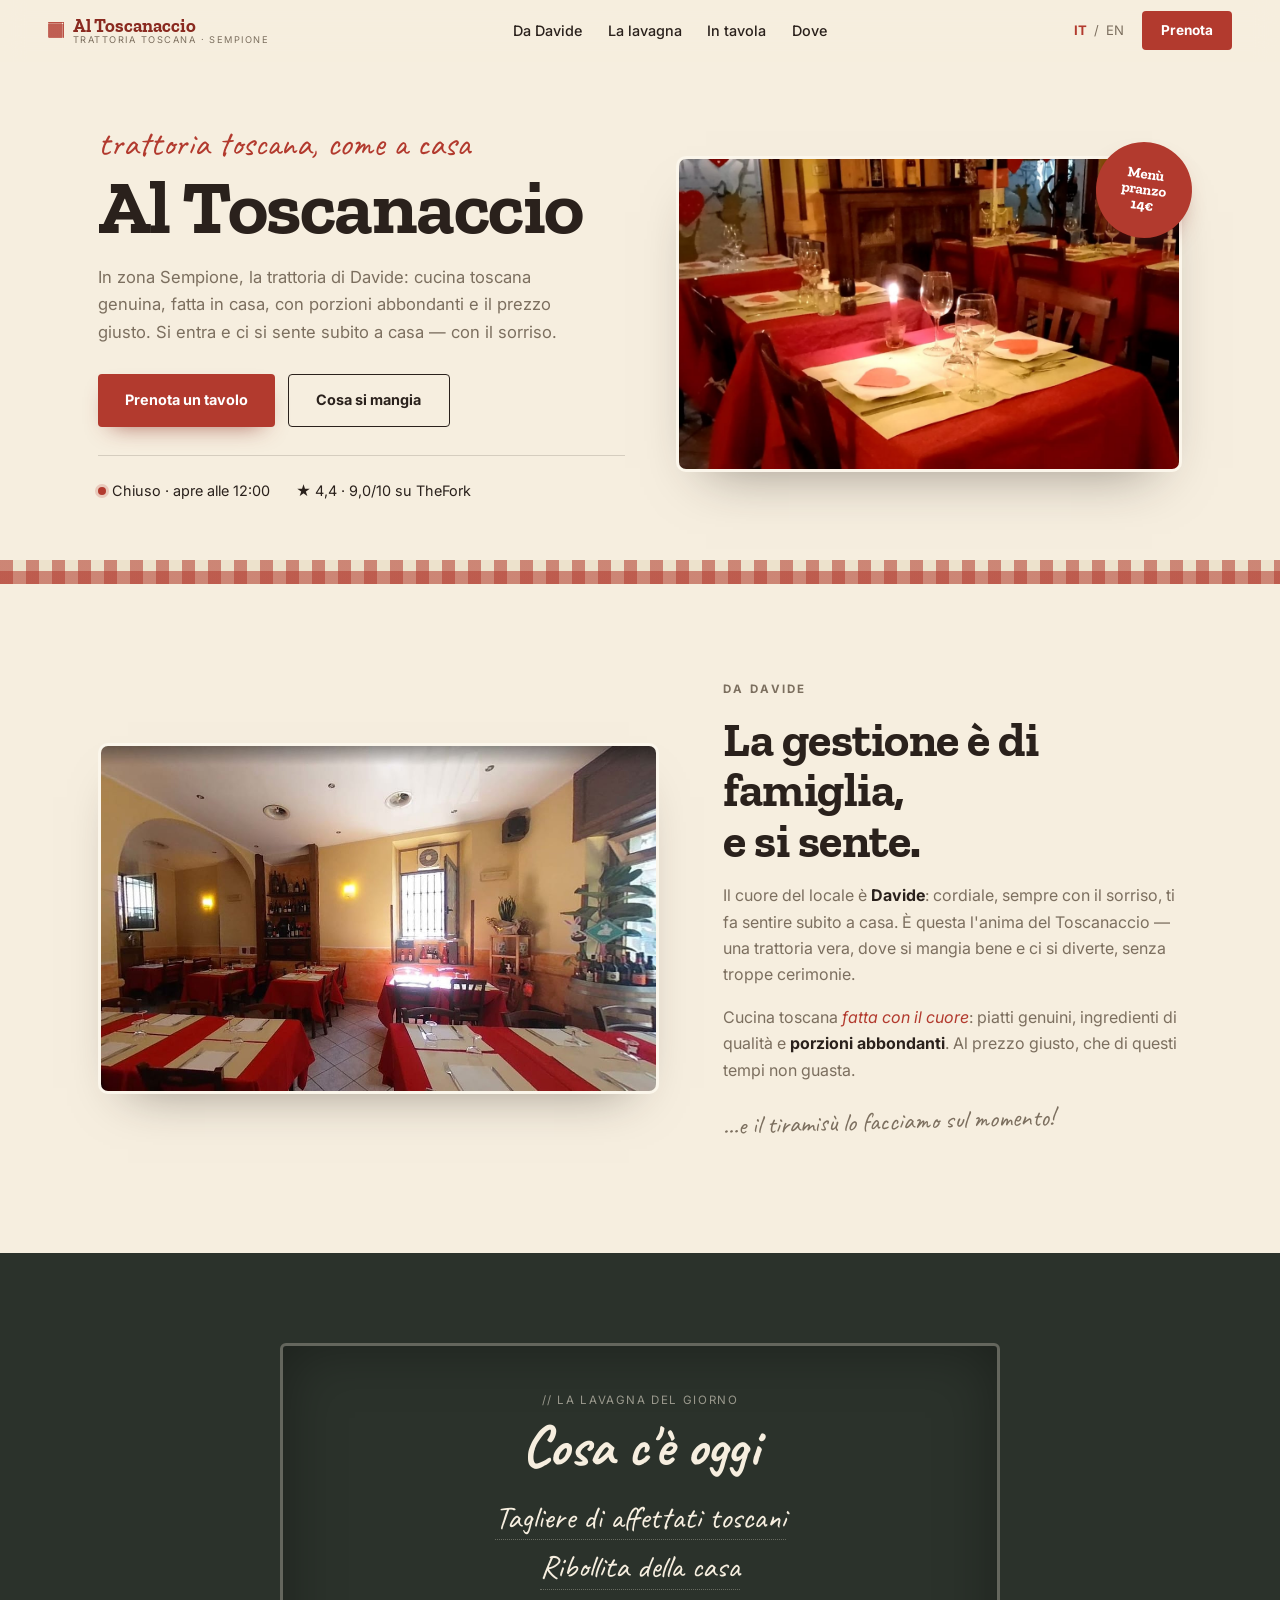
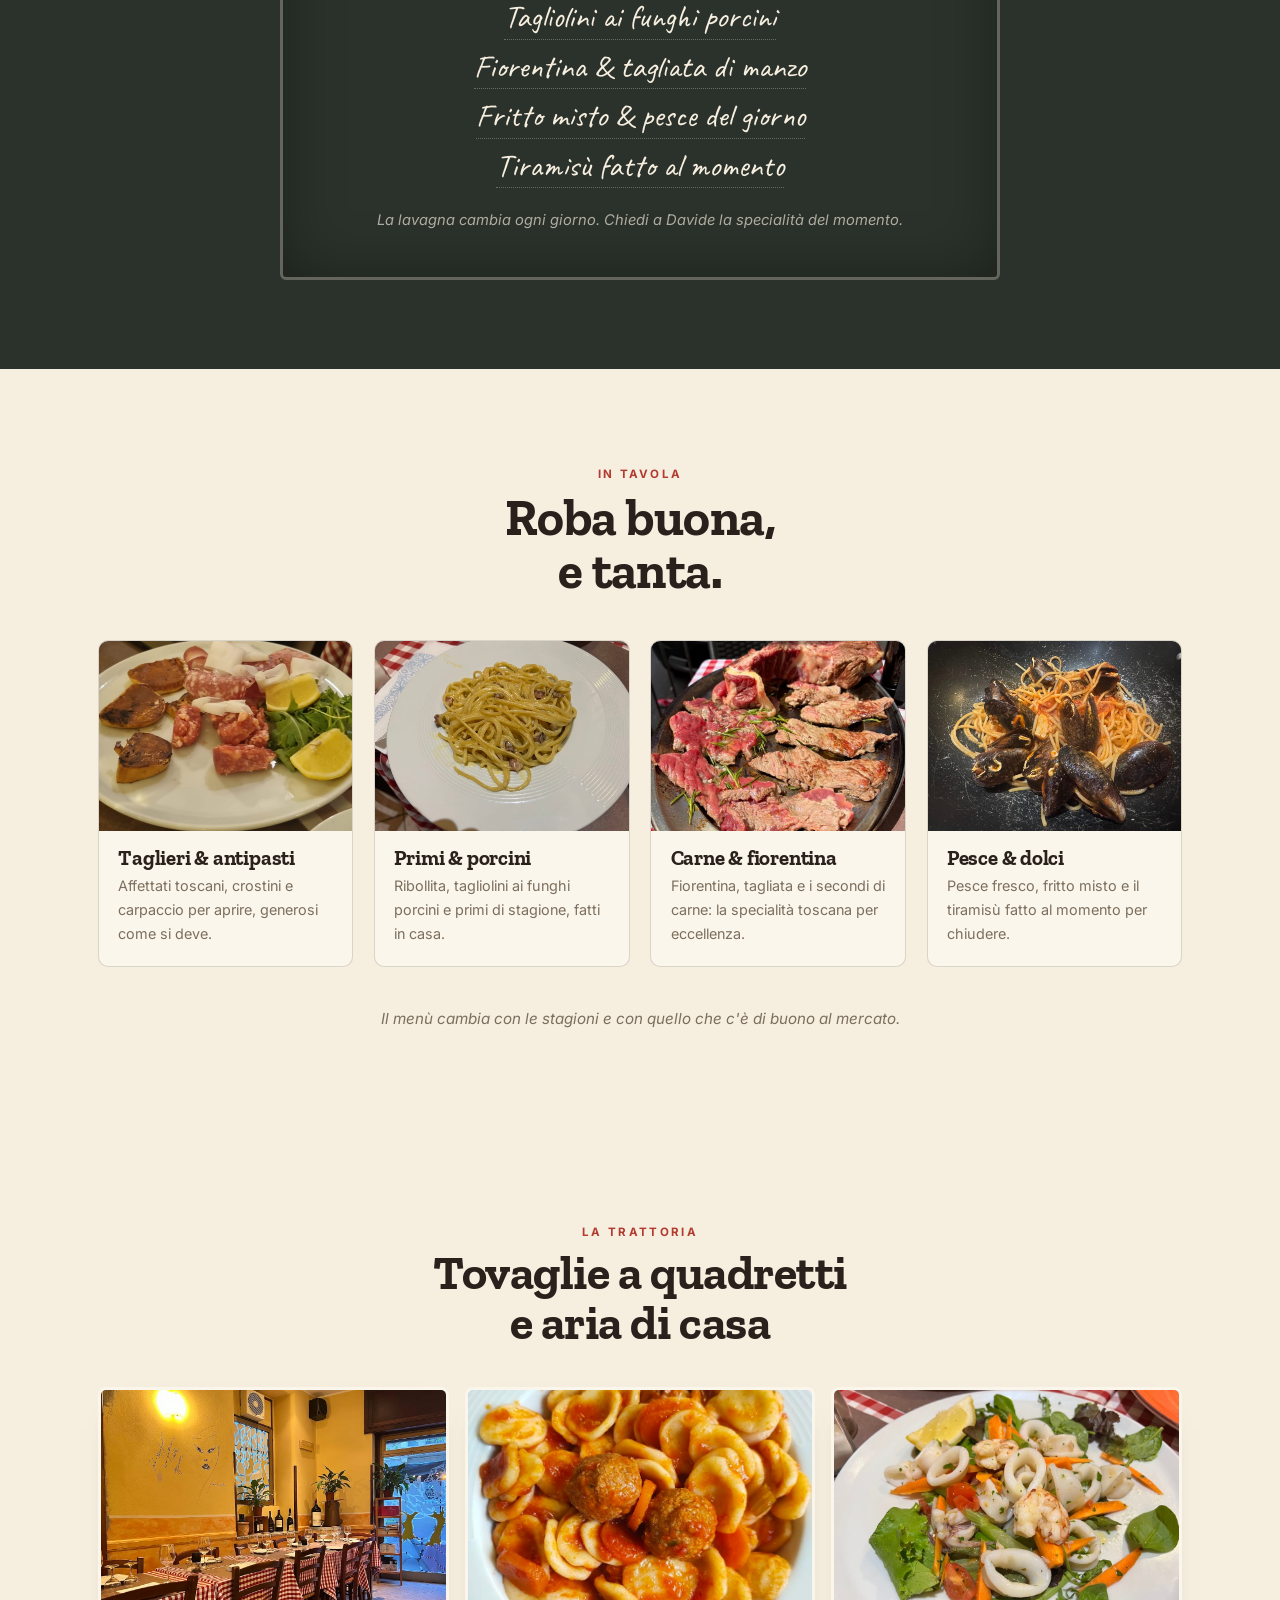
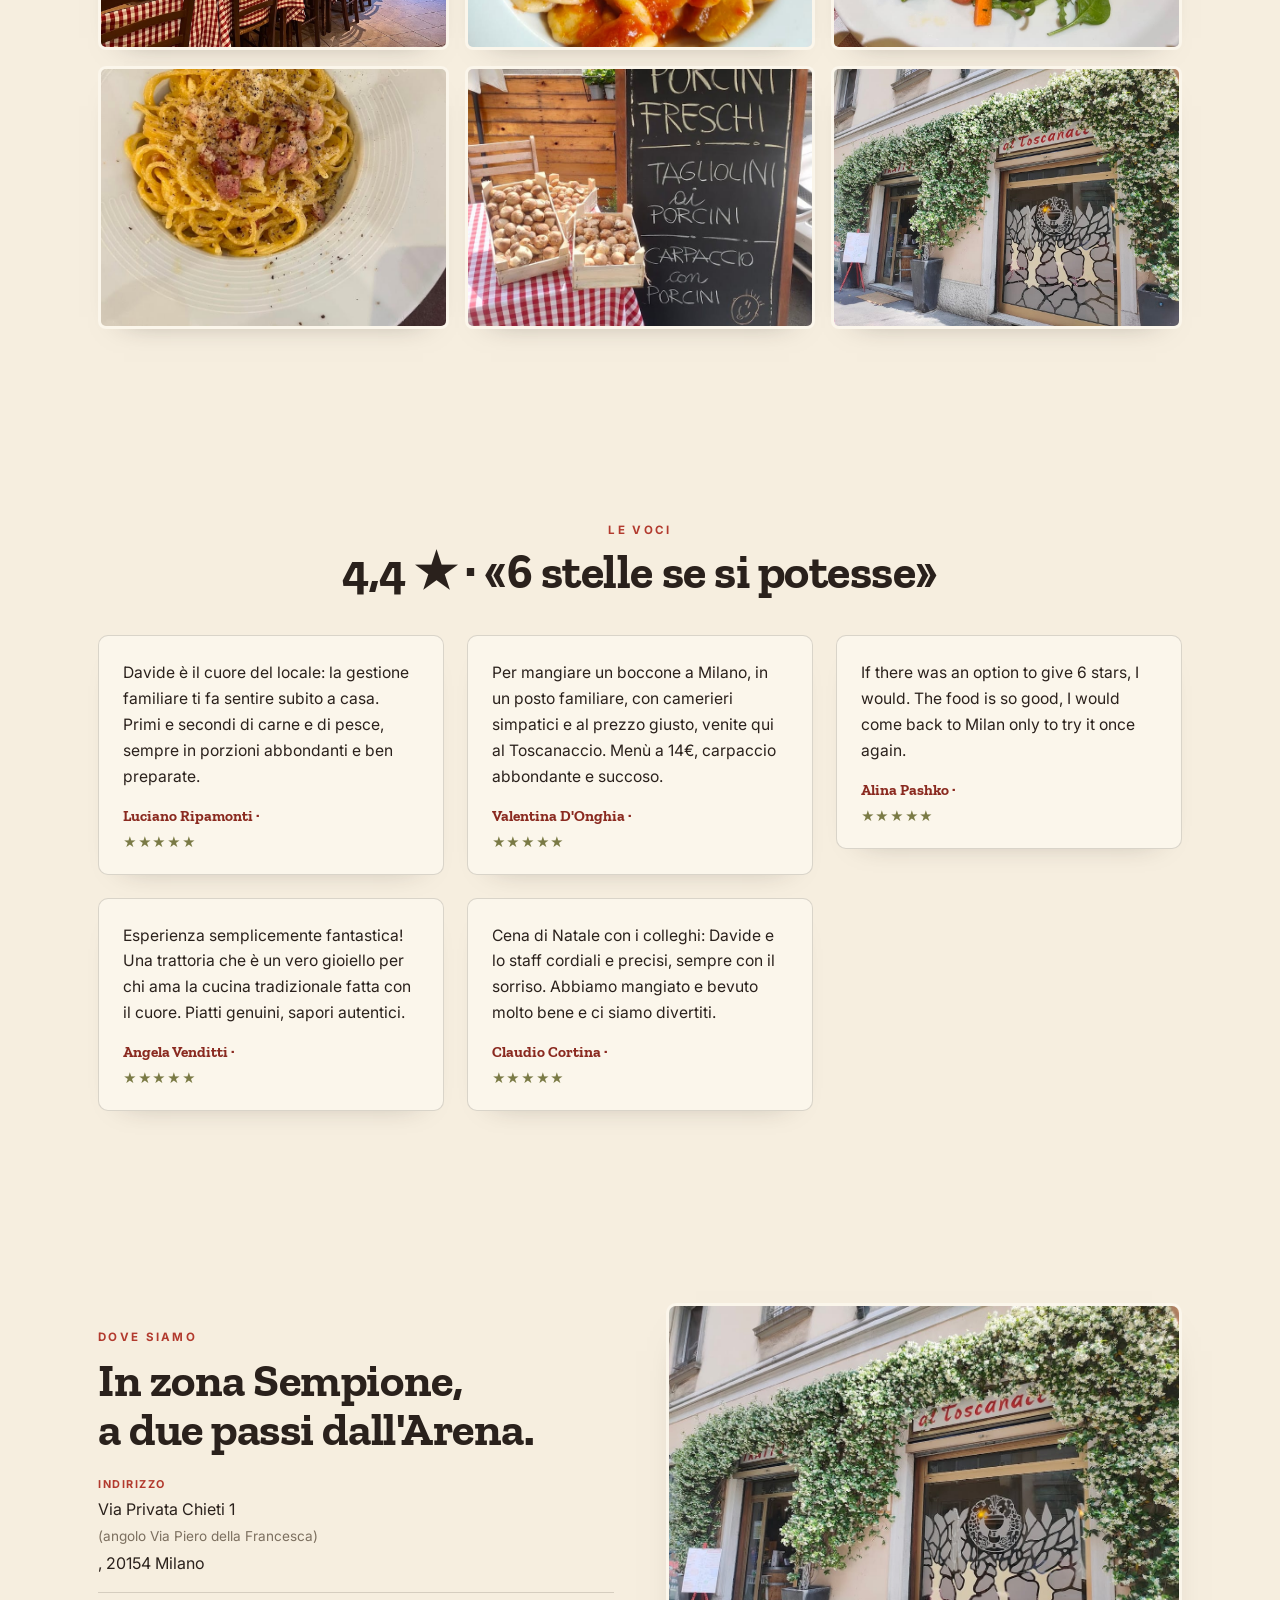
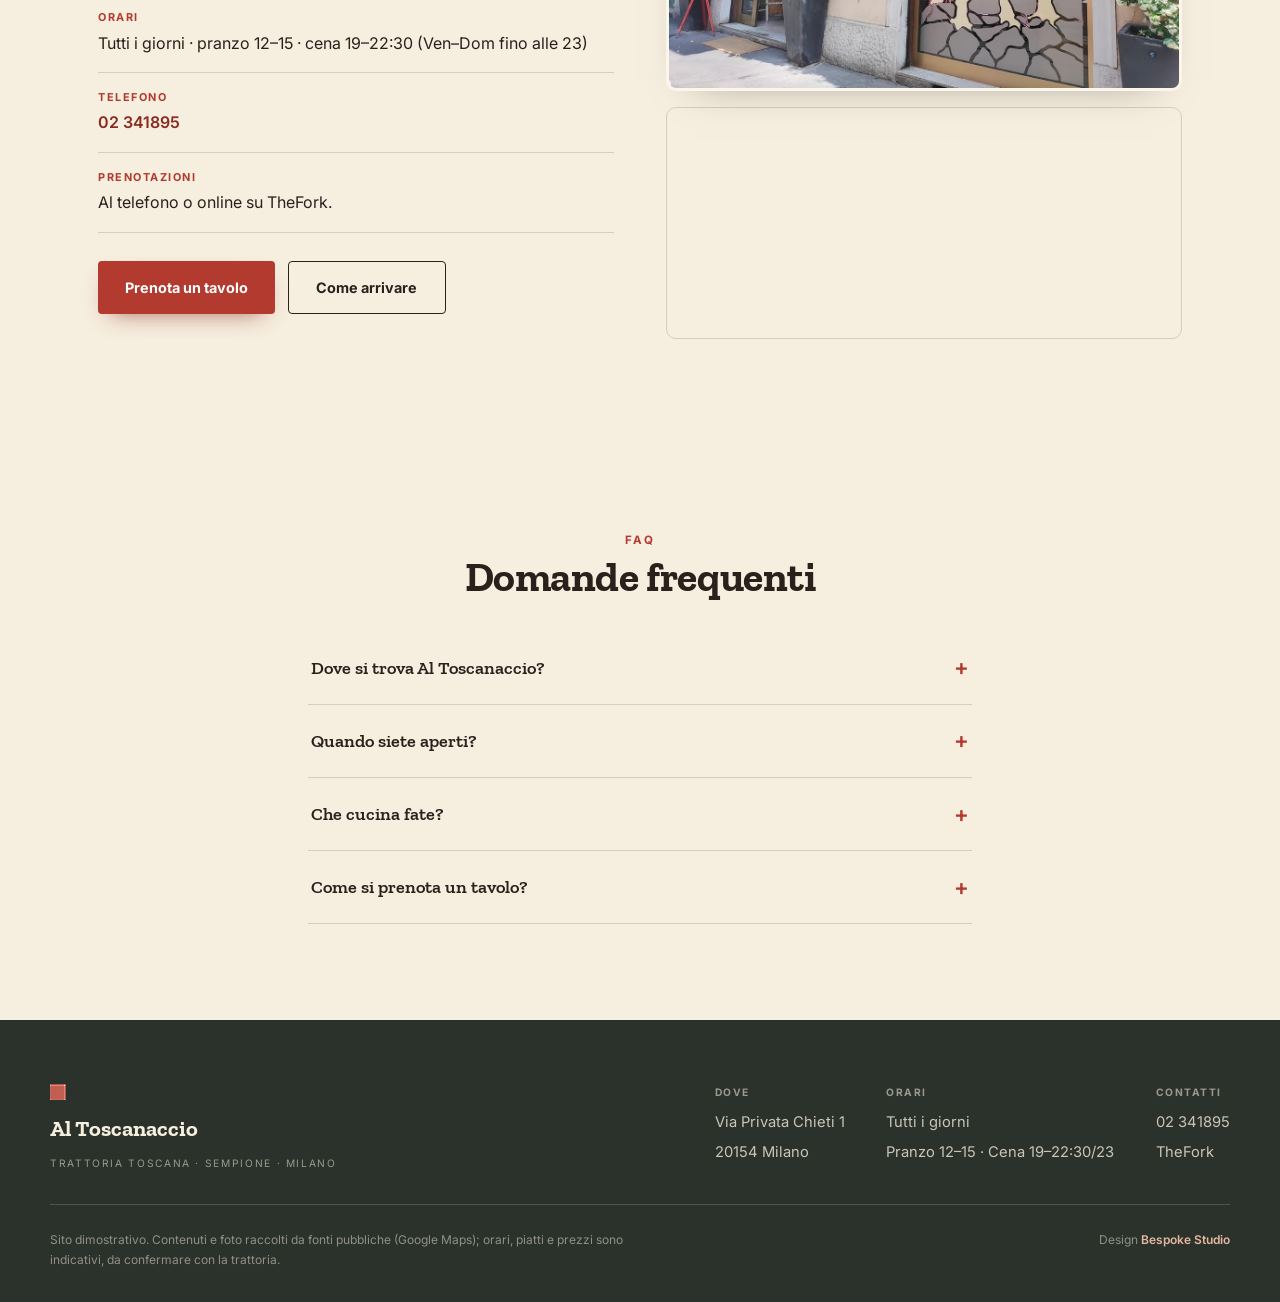
==== index.html @ 7db7be9f "Al Toscanaccio — trattoria toscana Sempione (demo)" ====
<!DOCTYPE html>
<html lang="it">
<head>
<meta charset="UTF-8" />
<meta name="viewport" content="width=device-width, initial-scale=1.0" />
<title>Al Toscanaccio — trattoria toscana a Sempione · Milano</title>
<meta name="description" content="Trattoria Al Toscanaccio: cucina toscana genuina, fatta in casa, da Davide. In zona Sempione (Via Privata Chieti 1, ang. Piero della Francesca, Milano). Porzioni abbondanti, prezzo giusto, tiramisù fatto al momento. 4,4★." />
<link rel="canonical" href="https://rotenzark.github.io/al-toscanaccio/" />
<meta name="theme-color" content="#B23A2E" />
<meta property="og:type" content="restaurant.restaurant" />
<meta property="og:site_name" content="Al Toscanaccio" />
<meta property="og:title" content="Al Toscanaccio — trattoria toscana a Sempione · Milano" />
<meta property="og:description" content="Cucina toscana genuina, fatta in casa, da Davide. Porzioni abbondanti e prezzo giusto, in zona Sempione." />
<meta property="og:image" content="https://rotenzark.github.io/al-toscanaccio/img/og-image.jpg" />
<meta property="og:url" content="https://rotenzark.github.io/al-toscanaccio/" />
<meta property="og:locale" content="it_IT" />
<meta name="twitter:card" content="summary_large_image" />
<meta name="twitter:title" content="Al Toscanaccio — Sempione, Milano" />
<meta name="twitter:description" content="Trattoria toscana genuina, da Davide. Porzioni abbondanti, prezzo giusto." />
<meta name="twitter:image" content="https://rotenzark.github.io/al-toscanaccio/img/og-image.jpg" />
<link rel="icon" href="img/favicon.svg" type="image/svg+xml" />
<link rel="icon" href="img/favicon-32.png" sizes="32x32" type="image/png" />
<link rel="apple-touch-icon" href="img/apple-touch-icon.png" />
<link rel="preconnect" href="https://fonts.googleapis.com" />
<link rel="preconnect" href="https://fonts.gstatic.com" crossorigin />
<link href="https://fonts.googleapis.com/css2?family=Zilla+Slab:wght@500;600;700&family=Caveat:wght@500;700&family=Inter:wght@400;500;600;700&display=swap" rel="stylesheet" />
<link rel="stylesheet" href="css/styles.css?v=1" />
<script type="application/ld+json">
{
  "@context": "https://schema.org", "@type": "Restaurant",
  "name": "Trattoria Al Toscanaccio",
  "description": "Trattoria toscana a Milano, zona Sempione: cucina genuina fatta in casa, porzioni abbondanti e prezzo giusto. Da Davide.",
  "url": "https://rotenzark.github.io/al-toscanaccio/",
  "telephone": "+3902341895", "priceRange": "€€",
  "servesCuisine": ["Toscana", "Italiana"],
  "image": "https://rotenzark.github.io/al-toscanaccio/img/sala.jpg",
  "address": { "@type": "PostalAddress", "streetAddress": "Via Privata Chieti 1", "addressLocality": "Milano", "postalCode": "20154", "addressCountry": "IT" },
  "geo": { "@type": "GeoCoordinates", "latitude": 45.4846179, "longitude": 9.1628374 },
  "aggregateRating": { "@type": "AggregateRating", "ratingValue": "4.4", "reviewCount": "687" },
  "openingHoursSpecification": [
    { "@type": "OpeningHoursSpecification", "dayOfWeek": ["Monday","Tuesday","Wednesday","Thursday","Friday","Saturday","Sunday"], "opens": "12:00", "closes": "15:00" },
    { "@type": "OpeningHoursSpecification", "dayOfWeek": ["Monday","Tuesday","Wednesday","Thursday"], "opens": "19:00", "closes": "22:30" },
    { "@type": "OpeningHoursSpecification", "dayOfWeek": ["Friday","Saturday","Sunday"], "opens": "19:00", "closes": "23:00" }
  ],
  "sameAs": ["https://www.thefork.it"]
}
</script>
<script type="application/ld+json">
{
  "@context": "https://schema.org", "@type": "FAQPage",
  "mainEntity": [
    { "@type": "Question", "name": "Dove si trova Al Toscanaccio?", "acceptedAnswer": { "@type": "Answer", "text": "In Via Privata Chieti 1, all'angolo con Via Piero della Francesca, a Milano (zona Sempione)." } },
    { "@type": "Question", "name": "Quando siete aperti?", "acceptedAnswer": { "@type": "Answer", "text": "Tutti i giorni a pranzo 12–15 e a cena 19–22:30 (fino alle 23 il venerdì, sabato e domenica)." } },
    { "@type": "Question", "name": "Che cucina fate?", "acceptedAnswer": { "@type": "Answer", "text": "Cucina toscana genuina fatta in casa: taglieri, ribollita, tagliolini ai funghi porcini, fiorentina, pesce e il tiramisù fatto al momento. Porzioni abbondanti, prezzo giusto." } },
    { "@type": "Question", "name": "Come si prenota un tavolo?", "acceptedAnswer": { "@type": "Answer", "text": "Chiamando lo 02 341895, oppure online su TheFork. Locale familiare e frequentato: meglio prenotare." } }
  ]
}
</script>
</head>
<body>

<div id="intro" aria-hidden="true">
  <div class="intro-mark"><span class="intro-gingham"></span><p>Al Toscanaccio</p></div>
  <button id="intro-skip" data-i18n="intro.skip">Entra →</button>
</div>

<header id="site-header">
  <a href="#top" class="brand" aria-label="Al Toscanaccio — home">
    <span class="brand-check" aria-hidden="true"></span>
    <span class="brand-txt"><b>Al Toscanaccio</b><i data-i18n="brand.sub">Trattoria toscana · Sempione</i></span>
  </a>
  <nav class="nav" aria-label="Navigazione">
    <a href="#davide" data-i18n="nav.davide">Da Davide</a>
    <a href="#lavagna" data-i18n="nav.lavagna">La lavagna</a>
    <a href="#tavola" data-i18n="nav.tavola">In tavola</a>
    <a href="#dove" data-i18n="nav.dove">Dove</a>
  </nav>
  <div class="head-actions">
    <div class="lang" role="group" aria-label="Lingua"><button data-lang="it" class="active">IT</button><span>/</span><button data-lang="en">EN</button></div>
    <a class="btn-book" href="tel:+3902341895"><span data-i18n="cta.book">Prenota</span></a>
    <button id="burger" aria-label="Menu" aria-expanded="false"><span></span><span></span><span></span></button>
  </div>
</header>

<!-- HERO -->
<section id="top" class="hero">
  <div class="hero-copy">
    <p class="hero-hand reveal" data-i18n="hero.hand">trattoria toscana, come a casa</p>
    <h1 class="hero-title reveal reveal-d1">Al Toscanaccio</h1>
    <p class="hero-sub reveal reveal-d2" data-i18n="hero.sub">In zona Sempione, la trattoria di Davide: cucina toscana genuina, fatta in casa, con porzioni abbondanti e il prezzo giusto. Si entra e ci si sente subito a casa — con il sorriso.</p>
    <div class="hero-cta reveal reveal-d3">
      <a class="btn btn-solid" href="tel:+3902341895" data-i18n="hero.cta1">Prenota un tavolo</a>
      <a class="btn btn-line" href="#tavola" data-i18n="hero.cta2">Cosa si mangia</a>
    </div>
    <div class="hero-facts reveal reveal-d3">
      <span class="hf-live"><span id="live-dot"></span> <span id="live-text" data-i18n="hero.live">Controllo orari…</span></span>
      <span data-i18n="hero.f2">★ 4,4 · 9,0/10 su TheFork</span>
    </div>
  </div>
  <div class="hero-media reveal reveal-d2">
    <figure class="hero-photo"><img src="img/sala.jpg" alt="La sala del Toscanaccio con le tovaglie a quadretti" width="1300" height="732" fetchpriority="high" /></figure>
    <span class="hero-badge" data-i18n="hero.badge">Menù pranzo 14€</span>
  </div>
</section>

<div class="gingham-band" aria-hidden="true"></div>

<!-- DA DAVIDE -->
<section id="davide" class="section davide">
  <figure class="davide-photo reveal"><img src="img/sala-rossa.jpg" alt="L'interno accogliente del Toscanaccio" width="1400" height="773" loading="lazy" /></figure>
  <div class="davide-copy reveal">
    <p class="kicker" data-i18n="davide.kicker">Da Davide</p>
    <h2 data-i18n="davide.h2">La gestione è di famiglia,<br>e si sente.</h2>
    <p data-i18n="davide.p1">Il cuore del locale è <b>Davide</b>: cordiale, sempre con il sorriso, ti fa sentire subito a casa. È questa l'anima del Toscanaccio — una trattoria vera, dove si mangia bene e ci si diverte, senza troppe cerimonie.</p>
    <p data-i18n="davide.p2">Cucina toscana <em>fatta con il cuore</em>: piatti genuini, ingredienti di qualità e <b>porzioni abbondanti</b>. Al prezzo giusto, che di questi tempi non guasta.</p>
    <p class="davide-hand" data-i18n="davide.hand">…e il tiramisù lo facciamo sul momento!</p>
  </div>
</section>

<!-- LA LAVAGNA · signature -->
<section id="lavagna" class="lavagna">
  <div class="lavagna-board reveal">
    <p class="board-top" data-i18n="lavagna.top">// La lavagna del giorno</p>
    <h2 data-i18n="lavagna.h2">Cosa c'è oggi</h2>
    <ul class="board-list">
      <li><span data-i18n="lv.1">Tagliere di affettati toscani</span></li>
      <li><span data-i18n="lv.2">Ribollita della casa</span></li>
      <li><span data-i18n="lv.3">Tagliolini ai funghi porcini</span></li>
      <li><span data-i18n="lv.4">Fiorentina &amp; tagliata di manzo</span></li>
      <li><span data-i18n="lv.5">Fritto misto &amp; pesce del giorno</span></li>
      <li><span data-i18n="lv.6">Tiramisù fatto al momento</span></li>
    </ul>
    <p class="board-note" data-i18n="lavagna.note">La lavagna cambia ogni giorno. Chiedi a Davide la specialità del momento.</p>
  </div>
</section>

<!-- IN TAVOLA -->
<section id="tavola" class="section tavola">
  <div class="tavola-head reveal"><p class="kicker" data-i18n="tavola.kicker">In tavola</p><h2 data-i18n="tavola.h2">Roba buona,<br>e tanta.</h2></div>
  <div class="tavola-grid">
    <article class="dish reveal">
      <figure><img src="img/tagliere.jpg" alt="Tagliere di affettati e crostini" width="1080" height="943" loading="lazy" /></figure>
      <h3 data-i18n="d.1t">Taglieri &amp; antipasti</h3><p data-i18n="d.1p">Affettati toscani, crostini e carpaccio per aprire, generosi come si deve.</p>
    </article>
    <article class="dish reveal reveal-d1">
      <figure><img src="img/tagliolini.jpg" alt="Tagliolini ai funghi porcini" width="1400" height="1050" loading="lazy" /></figure>
      <h3 data-i18n="d.2t">Primi &amp; porcini</h3><p data-i18n="d.2p">Ribollita, tagliolini ai funghi porcini e primi di stagione, fatti in casa.</p>
    </article>
    <article class="dish reveal reveal-d2">
      <figure><img src="img/tagliata.jpg" alt="Fiorentina e tagliata di manzo" width="788" height="1050" loading="lazy" /></figure>
      <h3 data-i18n="d.3t">Carne &amp; fiorentina</h3><p data-i18n="d.3p">Fiorentina, tagliata e i secondi di carne: la specialità toscana per eccellenza.</p>
    </article>
    <article class="dish reveal reveal-d3">
      <figure><img src="img/scoglio.jpg" alt="Spaghetti allo scoglio e pesce" width="1400" height="1050" loading="lazy" /></figure>
      <h3 data-i18n="d.4t">Pesce &amp; dolci</h3><p data-i18n="d.4p">Pesce fresco, fritto misto e il tiramisù fatto al momento per chiudere.</p>
    </article>
  </div>
  <p class="tavola-note" data-i18n="tavola.note">Il menù cambia con le stagioni e con quello che c'è di buono al mercato.</p>
</section>

<!-- LE SALE / GALLERY -->
<section id="sale" class="section gallery">
  <div class="gallery-head reveal"><p class="kicker" data-i18n="gallery.kicker">La trattoria</p><h2 data-i18n="gallery.h2">Tovaglie a quadretti<br>e aria di casa</h2></div>
  <div class="gallery-grid">
    <figure class="g-item" data-full="img/sala2.jpg"><img src="img/sala2.jpg" alt="La sala a quadretti" width="1400" height="1050" loading="lazy" /></figure>
    <figure class="g-item" data-full="img/orecchiette.jpg"><img src="img/orecchiette.jpg" alt="Orecchiette al pomodoro" width="788" height="1050" loading="lazy" /></figure>
    <figure class="g-item" data-full="img/mare.jpg"><img src="img/mare.jpg" alt="Insalata di mare" width="1400" height="1050" loading="lazy" /></figure>
    <figure class="g-item" data-full="img/carbonara.jpg"><img src="img/carbonara.jpg" alt="Un primo di pasta" width="788" height="1050" loading="lazy" /></figure>
    <figure class="g-item" data-full="img/lavagna.jpg"><img src="img/lavagna.jpg" alt="La lavagna dei porcini freschi" width="788" height="1050" loading="lazy" /></figure>
    <figure class="g-item" data-full="img/facciata.jpg"><img src="img/facciata.jpg" alt="L'ingresso del Toscanaccio con l'edera" width="1400" height="1050" loading="lazy" /></figure>
  </div>
</section>

<!-- RECENSIONI -->
<section id="recensioni" class="section recensioni">
  <div class="rev-head reveal"><p class="kicker" data-i18n="rev.kicker">Le voci</p><h2 data-i18n="rev.h2">4,4 ★ · «6 stelle se si potesse»</h2></div>
  <div class="rev-grid">
    <blockquote class="rev reveal"><p>Davide è il cuore del locale: la gestione familiare ti fa sentire subito a casa. Primi e secondi di carne e di pesce, sempre in porzioni abbondanti e ben preparate.</p><cite>Luciano Ripamonti · <span>★★★★★</span></cite></blockquote>
    <blockquote class="rev reveal reveal-d1"><p>Esperienza semplicemente fantastica! Una trattoria che è un vero gioiello per chi ama la cucina tradizionale fatta con il cuore. Piatti genuini, sapori autentici.</p><cite>Angela Venditti · <span>★★★★★</span></cite></blockquote>
    <blockquote class="rev reveal reveal-d2"><p>Per mangiare un boccone a Milano, in un posto familiare, con camerieri simpatici e al prezzo giusto, venite qui al Toscanaccio. Menù a 14€, carpaccio abbondante e succoso.</p><cite>Valentina D'Onghia · <span>★★★★★</span></cite></blockquote>
    <blockquote class="rev reveal"><p>Cena di Natale con i colleghi: Davide e lo staff cordiali e precisi, sempre con il sorriso. Abbiamo mangiato e bevuto molto bene e ci siamo divertiti.</p><cite>Claudio Cortina · <span>★★★★★</span></cite></blockquote>
    <blockquote class="rev reveal reveal-d1"><p>If there was an option to give 6 stars, I would. The food is so good, I would come back to Milan only to try it once again.</p><cite>Alina Pashko · <span>★★★★★</span></cite></blockquote>
  </div>
</section>

<!-- DOVE -->
<section id="dove" class="section dove">
  <div class="dove-grid">
    <div class="dove-info reveal">
      <p class="kicker" data-i18n="dove.kicker">Dove siamo</p>
      <h2 data-i18n="dove.h2">In zona Sempione,<br>a due passi dall'Arena.</h2>
      <ul class="dove-list">
        <li><b data-i18n="dove.addr">Indirizzo</b> Via Privata Chieti 1 <span class="dim" data-i18n="dove.addr2">(angolo Via Piero della Francesca)</span>, 20154 Milano</li>
        <li><b data-i18n="dove.hours">Orari</b> <span data-i18n="dove.hoursv">Tutti i giorni · pranzo 12–15 · cena 19–22:30 (Ven–Dom fino alle 23)</span></li>
        <li><b data-i18n="dove.phone">Telefono</b> <a href="tel:+3902341895">02 341895</a></li>
        <li><b data-i18n="dove.book">Prenotazioni</b> <span data-i18n="dove.bookv">Al telefono o online su TheFork.</span></li>
      </ul>
      <div class="dove-cta">
        <a class="btn btn-solid" href="tel:+3902341895" data-i18n="dove.call">Prenota un tavolo</a>
        <a class="btn btn-line" href="https://www.google.com/maps/dir/?api=1&destination=Trattoria+Al+Toscanaccio+Via+Privata+Chieti+1+Milano" target="_blank" rel="noopener" data-i18n="dove.route">Come arrivare</a>
      </div>
    </div>
    <div class="dove-side reveal">
      <figure class="dove-photo"><img src="img/facciata.jpg" alt="L'ingresso del Toscanaccio con l'edera in Via Chieti" width="1400" height="1050" loading="lazy" /></figure>
      <div class="dove-map"><iframe title="Mappa Al Toscanaccio" src="https://www.google.com/maps?q=Trattoria+Al+Toscanaccio+Via+Privata+Chieti+1+Milano&output=embed" loading="lazy" referrerpolicy="no-referrer-when-downgrade"></iframe></div>
    </div>
  </div>
</section>

<!-- FAQ -->
<section id="faq" class="section faq">
  <div class="faq-head reveal"><p class="kicker">FAQ</p><h2 data-i18n="faq.h2">Domande frequenti</h2></div>
  <div class="faq-list reveal">
    <details><summary data-i18n="faq.q1">Dove si trova Al Toscanaccio?</summary><p data-i18n="faq.a1">In Via Privata Chieti 1, all'angolo con Via Piero della Francesca, a Milano (zona Sempione).</p></details>
    <details><summary data-i18n="faq.q2">Quando siete aperti?</summary><p data-i18n="faq.a2">Tutti i giorni a pranzo 12–15 e a cena 19–22:30 (fino alle 23 il venerdì, sabato e domenica).</p></details>
    <details><summary data-i18n="faq.q3">Che cucina fate?</summary><p data-i18n="faq.a3">Cucina toscana genuina fatta in casa: taglieri, ribollita, tagliolini ai porcini, fiorentina, pesce e il tiramisù fatto al momento. Porzioni abbondanti, prezzo giusto.</p></details>
    <details><summary data-i18n="faq.q4">Come si prenota un tavolo?</summary><p data-i18n="faq.a4">Chiamando lo 02 341895, oppure online su TheFork. Locale familiare e frequentato: meglio prenotare.</p></details>
  </div>
</section>

<footer id="site-footer">
  <div class="foot-main">
    <div class="foot-brand"><span class="brand-check" aria-hidden="true"></span><b>Al Toscanaccio</b><i data-i18n="foot.sub">Trattoria toscana · Sempione · Milano</i></div>
    <div class="foot-cols">
      <div><b data-i18n="foot.where">Dove</b><span>Via Privata Chieti 1</span><span>20154 Milano</span></div>
      <div><b data-i18n="foot.hours">Orari</b><span>Tutti i giorni</span><span data-i18n="foot.hours2">Pranzo 12–15 · Cena 19–22:30/23</span></div>
      <div><b data-i18n="foot.contact">Contatti</b><a href="tel:+3902341895">02 341895</a><a href="https://www.thefork.it" target="_blank" rel="noopener">TheFork</a></div>
    </div>
  </div>
  <div class="foot-bottom">
    <p data-i18n="foot.disclaimer">Sito dimostrativo. Contenuti e foto raccolti da fonti pubbliche (Google Maps); orari, piatti e prezzi sono indicativi, da confermare con la trattoria.</p>
    <p class="foot-credit">Design <a href="https://bespokestud.io" target="_blank" rel="noopener">Bespoke Studio</a></p>
  </div>
</footer>

<nav class="action-bar" aria-label="Azioni rapide">
  <a href="tel:+3902341895"><span data-i18n="ab.call">Prenota</span></a>
  <a href="#tavola"><span data-i18n="ab.tavola">Il menù</span></a>
  <a href="https://www.google.com/maps/dir/?api=1&destination=Trattoria+Al+Toscanaccio+Via+Privata+Chieti+1+Milano" target="_blank" rel="noopener"><span data-i18n="ab.route">Indicazioni</span></a>
</nav>

<div id="lightbox" aria-hidden="true"><button id="lb-close" aria-label="Chiudi">✕</button><img id="lb-img" src="" alt="" /></div>
<script src="js/main.js?v=1"></script>
</body>
</html>
---- css/styles.css ----
/* ===== AL TOSCANACCIO · styles.css ===== */
:root{
  --cream:#F6EEDF; --cream2:#EDE2CC; --paper:#FBF6EB;
  --red:#B23A2E; --red-deep:#8A2A20;
  --chalk:#2B322B; --chalk2:#39413A;
  --olive:#7A7A45; --ink:#2A211C; --muted:#7C6F5F; --line:rgba(42,33,28,.16);
  --disp:'Zilla Slab',Georgia,'Times New Roman',serif;
  --sans:'Inter',system-ui,-apple-system,sans-serif;
  --hand:'Caveat','Segoe Script',cursive;
  --gingham:repeating-linear-gradient(90deg, rgba(178,58,46,.55) 0 13px, transparent 13px 26px), repeating-linear-gradient(0deg, rgba(178,58,46,.55) 0 13px, transparent 13px 26px);
  --wrap:1180px;
}
*{margin:0;padding:0;box-sizing:border-box}
html{scroll-behavior:smooth;overflow-x:clip;-webkit-text-size-adjust:100%}
body{font-family:var(--sans);background:var(--cream);color:var(--ink);line-height:1.65;-webkit-font-smoothing:antialiased;overflow-x:clip}
img{max-width:100%;display:block}
a{color:inherit;text-decoration:none}
h1,h2,h3{font-family:var(--disp);font-weight:700;line-height:1.05;letter-spacing:-.01em}
em{font-style:italic}
.section{padding:clamp(3.4rem,7.5vw,6.6rem) clamp(1.15rem,5vw,3rem);max-width:var(--wrap);margin:0 auto;overflow-x:clip}
.kicker{font-family:var(--sans);font-size:.72rem;font-weight:700;letter-spacing:.2em;text-transform:uppercase;color:var(--red)}

/* gingham signature */
.gingham-band{height:24px;width:100%;background-color:var(--cream2);background-image:var(--gingham)}
.brand-check{width:16px;height:16px;flex:none;background-color:var(--cream);background-image:var(--gingham);border:1px solid rgba(178,58,46,.4)}

/* buttons */
.btn{display:inline-flex;align-items:center;gap:.5rem;font-family:var(--sans);font-weight:700;font-size:.9rem;padding:.85rem 1.7rem;border-radius:4px;transition:transform .18s,background .18s,color .18s,box-shadow .18s;cursor:pointer;white-space:nowrap}
.btn-solid{background:var(--red);color:#fff;box-shadow:0 10px 24px -13px rgba(138,42,32,.8)}
.btn-solid:hover{background:var(--red-deep);transform:translateY(-2px)}
.btn-line{border:1.5px solid var(--ink);color:var(--ink)}
.btn-line:hover{background:var(--ink);color:var(--cream);transform:translateY(-2px)}

/* ===== INTRO ===== */
#intro{position:fixed;inset:0;z-index:120;background:var(--chalk);display:flex;flex-direction:column;align-items:center;justify-content:center;gap:1.2rem;transition:opacity .7s ease,visibility .7s}
#intro.done{opacity:0;visibility:hidden}
.intro-mark{display:flex;flex-direction:column;align-items:center;gap:.9rem}
.intro-gingham{width:80px;height:80px;background-color:var(--cream);background-image:var(--gingham);border-radius:4px;animation:pop .7s ease both;box-shadow:0 0 0 4px rgba(246,238,223,.1)}
.intro-mark p{font-family:var(--disp);font-size:clamp(1.9rem,5vw,2.7rem);color:var(--cream);font-weight:700;animation:fadeUp .8s .3s ease both}
#intro-skip{margin-top:.3rem;background:none;border:1px solid rgba(246,238,223,.4);color:var(--cream);padding:.5rem 1.2rem;border-radius:4px;font-family:var(--sans);font-size:.85rem;font-weight:600;cursor:pointer;transition:background .2s}
#intro-skip:hover{background:rgba(246,238,223,.14)}
@keyframes pop{from{opacity:0;transform:scale(.7) rotate(-6deg)}to{opacity:1;transform:none}}
@keyframes fadeUp{from{opacity:0;transform:translateY(12px)}to{opacity:1;transform:none}}

/* ===== HEADER ===== */
#site-header{position:sticky;top:0;z-index:90;display:flex;align-items:center;justify-content:space-between;gap:1rem;padding:.7rem clamp(1.15rem,5vw,3rem);background:rgba(246,238,223,.88);backdrop-filter:blur(11px);border-bottom:1px solid transparent;transition:border-color .3s,box-shadow .3s}
#site-header.scrolled{border-color:var(--line)}
.brand{display:flex;align-items:center;gap:.55rem}
.brand-txt{display:flex;flex-direction:column;line-height:1.05}
.brand-txt b{font-family:var(--disp);font-size:1.16rem;font-weight:700;color:var(--red-deep)}
.brand-txt i{font-style:normal;font-size:.58rem;letter-spacing:.16em;text-transform:uppercase;color:var(--muted)}
.nav{display:flex;gap:1.6rem}
.nav a{font-size:.9rem;font-weight:500;color:var(--ink);position:relative;padding:.2rem 0}
.nav a::after{content:"";position:absolute;left:0;bottom:-2px;width:0;height:2px;background:var(--red);transition:width .25s}
.nav a:hover::after{width:100%}
.head-actions{display:flex;align-items:center;gap:.9rem}
.lang{display:flex;align-items:center;gap:.25rem;font-size:.82rem;color:var(--muted)}
.lang button{background:none;border:none;font-family:var(--sans);font-size:.82rem;color:var(--muted);cursor:pointer;padding:.1rem .2rem}
.lang button.active{color:var(--red);font-weight:700}
.btn-book{background:var(--red);color:#fff;padding:.5rem 1.2rem;border-radius:4px;font-size:.85rem;font-weight:700;transition:background .2s,transform .2s}
.btn-book:hover{background:var(--red-deep);transform:translateY(-1px)}
#burger{display:none;flex-direction:column;gap:5px;background:none;border:none;cursor:pointer;padding:.3rem}
#burger span{width:23px;height:2px;background:var(--ink);border-radius:2px;transition:.3s}
#burger[aria-expanded="true"] span:nth-child(1){transform:translateY(7px) rotate(45deg)}
#burger[aria-expanded="true"] span:nth-child(2){opacity:0}
#burger[aria-expanded="true"] span:nth-child(3){transform:translateY(-7px) rotate(-45deg)}

/* ===== HERO ===== */
.hero{max-width:var(--wrap);margin:0 auto;padding:clamp(2rem,5vw,4rem) clamp(1.15rem,5vw,3rem) clamp(2.4rem,5vw,3.6rem);display:grid;grid-template-columns:1.02fr .98fr;gap:clamp(1.5rem,4vw,3.4rem);align-items:center}
.hero-hand{font-family:var(--hand);font-size:clamp(1.6rem,3.4vw,2.2rem);color:var(--red);line-height:1;transform:rotate(-2deg);margin-bottom:.4rem}
.hero-title{font-family:var(--disp);font-size:clamp(2.8rem,7vw,4.8rem);color:var(--ink);margin:.2rem 0 1rem;letter-spacing:-.02em}
.hero-sub{font-size:1.04rem;color:var(--muted);max-width:46ch}
.hero-cta{display:flex;gap:.8rem;flex-wrap:wrap;margin-top:1.7rem}
.hero-facts{display:flex;gap:1.6rem;flex-wrap:wrap;margin-top:1.8rem;padding-top:1.4rem;border-top:1px solid var(--line);font-size:.9rem;color:var(--ink)}
.hf-live{display:inline-flex;align-items:center;gap:.4rem}
#live-dot{display:inline-block;width:8px;height:8px;border-radius:50%;background:var(--muted)}
#live-dot.open{background:#4f8a52;box-shadow:0 0 0 3px rgba(79,138,82,.2)}
#live-dot.closed{background:var(--red);box-shadow:0 0 0 3px rgba(178,58,46,.2)}
.hero-media{position:relative}
.hero-photo{border-radius:10px;overflow:hidden;aspect-ratio:16/10;border:3px solid var(--paper);box-shadow:0 26px 54px -30px rgba(42,33,28,.5)}
.hero-photo img{width:100%;height:100%;object-fit:cover}
.hero-badge{position:absolute;right:-10px;top:-14px;background:var(--red);color:#fff;font-family:var(--disp);font-weight:700;font-size:.92rem;padding:.7rem .9rem;border-radius:50%;width:96px;height:96px;display:flex;align-items:center;justify-content:center;text-align:center;line-height:1.05;transform:rotate(8deg);box-shadow:0 12px 24px -12px rgba(138,42,32,.7)}

/* ===== DAVIDE ===== */
.davide{display:grid;grid-template-columns:1.1fr .9fr;gap:clamp(2rem,5vw,4rem);align-items:center}
.davide-photo{border-radius:10px;overflow:hidden;aspect-ratio:16/10;border:3px solid var(--paper);box-shadow:0 24px 50px -30px rgba(42,33,28,.5)}
.davide-photo img{width:100%;height:100%;object-fit:cover}
.davide-copy h2{font-size:clamp(2rem,4.8vw,3rem);color:var(--ink);margin:.6rem 0 1rem}
.davide-copy p{color:var(--muted);margin-bottom:1rem;max-width:52ch}
.davide-copy em{color:var(--red);font-style:italic}
.davide-copy b{color:var(--ink)}
.davide-hand{font-family:var(--hand);font-size:1.6rem;color:var(--red-deep);transform:rotate(-1.5deg);margin-top:.4rem}

/* ===== LA LAVAGNA (signature chalkboard) ===== */
.lavagna{background:var(--chalk);padding:clamp(3.4rem,7vw,5.6rem) clamp(1.15rem,5vw,3rem)}
.lavagna-board{max-width:720px;margin:0 auto;border:3px solid rgba(246,238,223,.28);border-radius:6px;padding:clamp(1.8rem,4vw,2.8rem);color:var(--cream);text-align:center;box-shadow:inset 0 0 60px rgba(0,0,0,.35)}
.board-top{font-family:var(--sans);font-size:.72rem;letter-spacing:.14em;text-transform:uppercase;color:rgba(246,238,223,.55);margin-bottom:.4rem}
.lavagna-board h2{font-family:var(--hand);font-size:clamp(2.4rem,6vw,3.6rem);color:var(--cream);font-weight:700;margin-bottom:1.4rem}
.board-list{list-style:none;display:flex;flex-direction:column;gap:.7rem;margin-bottom:1.4rem}
.board-list li{font-family:var(--hand);font-size:clamp(1.5rem,3.2vw,2rem);color:var(--cream);line-height:1.2}
.board-list li span{border-bottom:1px dotted rgba(246,238,223,.3);padding-bottom:.1rem}
.board-note{font-family:var(--sans);font-size:.92rem;color:rgba(246,238,223,.65);font-style:italic}

/* ===== IN TAVOLA ===== */
.tavola-head{text-align:center;margin-bottom:2.6rem}
.tavola-head h2{font-size:clamp(2rem,5vw,3.2rem);color:var(--ink);margin-top:.4rem}
.tavola-grid{display:grid;grid-template-columns:repeat(4,1fr);gap:1.3rem}
.dish{background:var(--paper);border:1px solid var(--line);border-radius:10px;overflow:hidden}
.dish figure{aspect-ratio:4/3;overflow:hidden}
.dish figure img{width:100%;height:100%;object-fit:cover;transition:transform .5s}
.dish:hover figure img{transform:scale(1.05)}
.dish h3{font-size:1.3rem;color:var(--ink);margin:1rem 1.2rem .35rem}
.dish p{font-size:.9rem;color:var(--muted);margin:0 1.2rem 1.3rem}
.tavola-note{text-align:center;margin-top:2.4rem;font-size:.95rem;color:var(--muted);font-style:italic}

/* ===== GALLERY ===== */
.gallery-head{text-align:center;margin-bottom:2.4rem}
.gallery-head h2{font-size:clamp(2rem,5vw,3rem);color:var(--ink);margin-top:.4rem}
.gallery-grid{display:grid;grid-template-columns:repeat(3,1fr);gap:1rem}
.g-item{border-radius:8px;overflow:hidden;cursor:pointer;aspect-ratio:4/3;border:3px solid var(--paper);box-shadow:0 14px 30px -26px rgba(42,33,28,.5)}
.g-item img{width:100%;height:100%;object-fit:cover;transition:transform .5s}
.g-item:hover img{transform:scale(1.06)}

/* ===== RECENSIONI ===== */
.recensioni{text-align:center}
.rev-head{margin-bottom:2.4rem}
.rev-head h2{font-size:clamp(1.9rem,5vw,3rem);color:var(--ink);margin-top:.4rem}
.rev-grid{columns:3;column-gap:1.4rem;text-align:left}
.rev{break-inside:avoid;margin-bottom:1.4rem;background:var(--paper);border:1px solid var(--line);border-radius:10px;padding:1.5rem 1.5rem 1.3rem;box-shadow:0 14px 30px -26px rgba(42,33,28,.4)}
.rev p{font-size:.98rem;color:var(--ink);margin-bottom:.9rem}
.rev cite{font-style:normal;font-family:var(--disp);font-weight:700;font-size:.95rem;color:var(--red-deep);display:flex;flex-direction:column;gap:.15rem}
.rev cite span{color:var(--olive);letter-spacing:.05em;font-size:.82rem;font-family:var(--sans)}

/* ===== DOVE ===== */
.dove-grid{display:grid;grid-template-columns:1fr 1fr;gap:clamp(1.6rem,4vw,3.4rem);align-items:center}
.dove-info h2{font-size:clamp(1.9rem,4.8vw,2.9rem);color:var(--ink);margin:.6rem 0 1.4rem}
.dove-list{list-style:none;display:flex;flex-direction:column;gap:1rem;margin-bottom:1.8rem}
.dove-list li{display:flex;flex-direction:column;gap:.15rem;font-size:1rem;padding-bottom:1rem;border-bottom:1px solid var(--line)}
.dove-list b{font-size:.68rem;font-weight:700;letter-spacing:.14em;text-transform:uppercase;color:var(--red)}
.dove-list a{color:var(--red-deep);font-weight:600}
.dove-list .dim{color:var(--muted);font-size:.85em}
.dove-cta{display:flex;gap:.8rem;flex-wrap:wrap}
.dove-side{display:flex;flex-direction:column;gap:1rem}
.dove-photo{border-radius:10px;overflow:hidden;aspect-ratio:4/3;border:3px solid var(--paper);box-shadow:0 18px 40px -30px rgba(42,33,28,.5)}
.dove-photo img{width:100%;height:100%;object-fit:cover}
.dove-map{border-radius:10px;overflow:hidden;border:1px solid var(--line)}
.dove-map iframe{width:100%;height:100%;min-height:230px;border:0;display:block;filter:sepia(.14) saturate(1.04)}

/* ===== FAQ ===== */
.faq{max-width:760px}
.faq-head{text-align:center;margin-bottom:2rem}
.faq-head h2{font-size:clamp(1.8rem,4vw,2.6rem);color:var(--ink);margin-top:.4rem}
.faq-list details{border-bottom:1px solid var(--line);padding:1.1rem .2rem}
.faq-list summary{font-family:var(--disp);font-size:1.14rem;font-weight:600;color:var(--ink);cursor:pointer;list-style:none;display:flex;justify-content:space-between;align-items:center;gap:1rem}
.faq-list summary::-webkit-details-marker{display:none}
.faq-list summary::after{content:"+";font-family:var(--sans);color:var(--red);font-size:1.4rem;transition:transform .25s}
.faq-list details[open] summary::after{transform:rotate(45deg)}
.faq-list p{color:var(--muted);margin-top:.7rem;font-size:.98rem}

/* ===== FOOTER ===== */
#site-footer{background:var(--chalk);color:rgba(246,238,223,.78);padding:clamp(2.6rem,6vw,4rem) clamp(1.15rem,5vw,3rem) 2rem}
.foot-main{max-width:var(--wrap);margin:0 auto;display:flex;justify-content:space-between;gap:2rem;flex-wrap:wrap;padding-bottom:2rem;border-bottom:1px solid rgba(246,238,223,.18)}
.foot-brand{display:flex;flex-direction:column;gap:.4rem}
.foot-brand .brand-check{margin-bottom:.3rem}
.foot-brand b{font-family:var(--disp);font-size:1.4rem;color:var(--cream);font-weight:700}
.foot-brand i{font-style:normal;font-size:.64rem;letter-spacing:.16em;text-transform:uppercase;color:rgba(246,238,223,.55)}
.foot-cols{display:flex;gap:2.6rem;flex-wrap:wrap}
.foot-cols div{display:flex;flex-direction:column;gap:.35rem}
.foot-cols b{font-size:.64rem;font-weight:700;letter-spacing:.14em;text-transform:uppercase;color:rgba(246,238,223,.55);margin-bottom:.2rem}
.foot-cols span,.foot-cols a{font-size:.92rem;color:rgba(246,238,223,.78)}
.foot-cols a:hover{color:var(--cream)}
.foot-bottom{max-width:var(--wrap);margin:1.6rem auto 0;display:flex;justify-content:space-between;gap:1rem;flex-wrap:wrap}
.foot-bottom p{font-size:.75rem;color:rgba(246,238,223,.5);max-width:76ch}
.foot-credit a{color:#E4B7A0;font-weight:600}

/* ===== ACTION BAR ===== */
.action-bar{display:none;position:fixed;bottom:0;left:0;right:0;z-index:80;background:var(--chalk);border-top:1px solid rgba(246,238,223,.18)}
.action-bar a{flex:1;text-align:center;padding:.85rem .3rem;font-size:.82rem;font-weight:700;color:var(--cream);border-right:1px solid rgba(246,238,223,.14)}
.action-bar a:last-child{border-right:none}

/* ===== LIGHTBOX ===== */
#lightbox{position:fixed;inset:0;z-index:130;background:rgba(43,50,43,.95);display:flex;align-items:center;justify-content:center;padding:2rem;opacity:0;visibility:hidden;transition:opacity .3s,visibility .3s}
#lightbox.open{opacity:1;visibility:visible}
#lightbox img{max-width:92vw;max-height:88vh;border-radius:8px;border:3px solid var(--paper)}
#lb-close{position:absolute;top:1.3rem;right:1.6rem;background:none;border:none;color:var(--cream);font-size:2rem;cursor:pointer;line-height:1}

/* ===== REVEAL ===== */
.reveal{opacity:0;transform:translateY(24px);transition:opacity .7s cubic-bezier(.2,.7,.2,1),transform .7s cubic-bezier(.2,.7,.2,1)}
.reveal.in{opacity:1;transform:none}
.reveal-d1{transition-delay:.1s}.reveal-d2{transition-delay:.2s}.reveal-d3{transition-delay:.3s}

/* ===== RESPONSIVE ===== */
@media(max-width:900px){
  .nav{position:fixed;inset:0 0 0 auto;width:min(78vw,320px);flex-direction:column;justify-content:center;gap:1.8rem;background:var(--chalk);padding:2rem;transform:translateX(100%);transition:transform .35s;z-index:95}
  .nav.open{transform:none}
  .nav a{color:var(--cream);font-size:1.3rem;font-family:var(--disp)}
  .nav a::after{background:var(--red)}
  #burger{display:flex}
  .hero{grid-template-columns:1fr;gap:2.4rem}
  .davide{grid-template-columns:1fr;text-align:center}
  .davide-copy p{margin-inline:auto}
  .davide-hand{text-align:center}
  .tavola-grid{grid-template-columns:1fr 1fr}
  .dove-grid{grid-template-columns:1fr}
  .rev-grid{columns:2}
  .action-bar{display:flex}
  #site-footer{padding-bottom:5rem}
}
@media(max-width:560px){
  .nav{width:100%}
  .btn-book{display:none}
  .tavola-grid{grid-template-columns:1fr}
  .gallery-grid{grid-template-columns:1fr 1fr}
  .rev-grid{columns:1}
  .hero-facts{gap:1rem}
  .hero-badge{width:82px;height:82px;font-size:.82rem}
}

/* ===== REDUCED MOTION ===== */
@media(prefers-reduced-motion:reduce){
  *{animation:none!important;transition:none!important}
  .reveal{opacity:1;transform:none}
  html{scroll-behavior:auto}
}
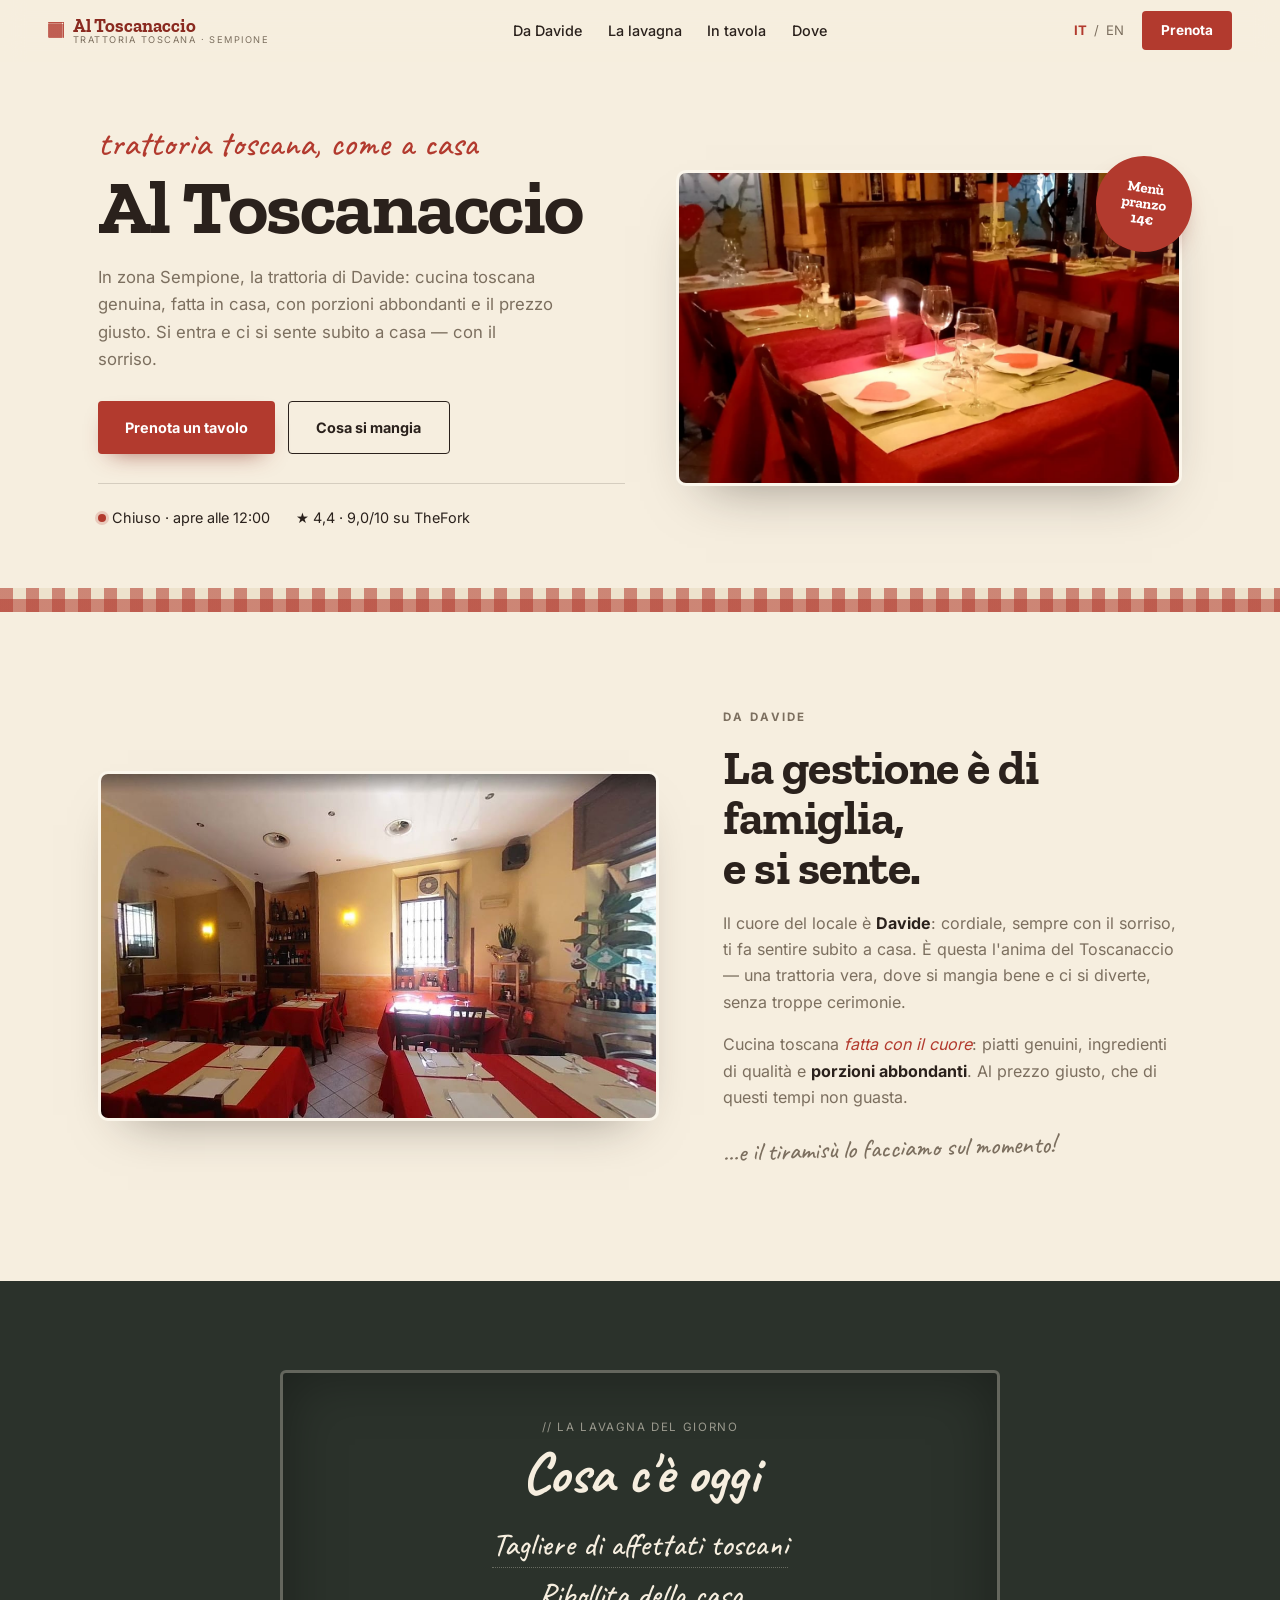
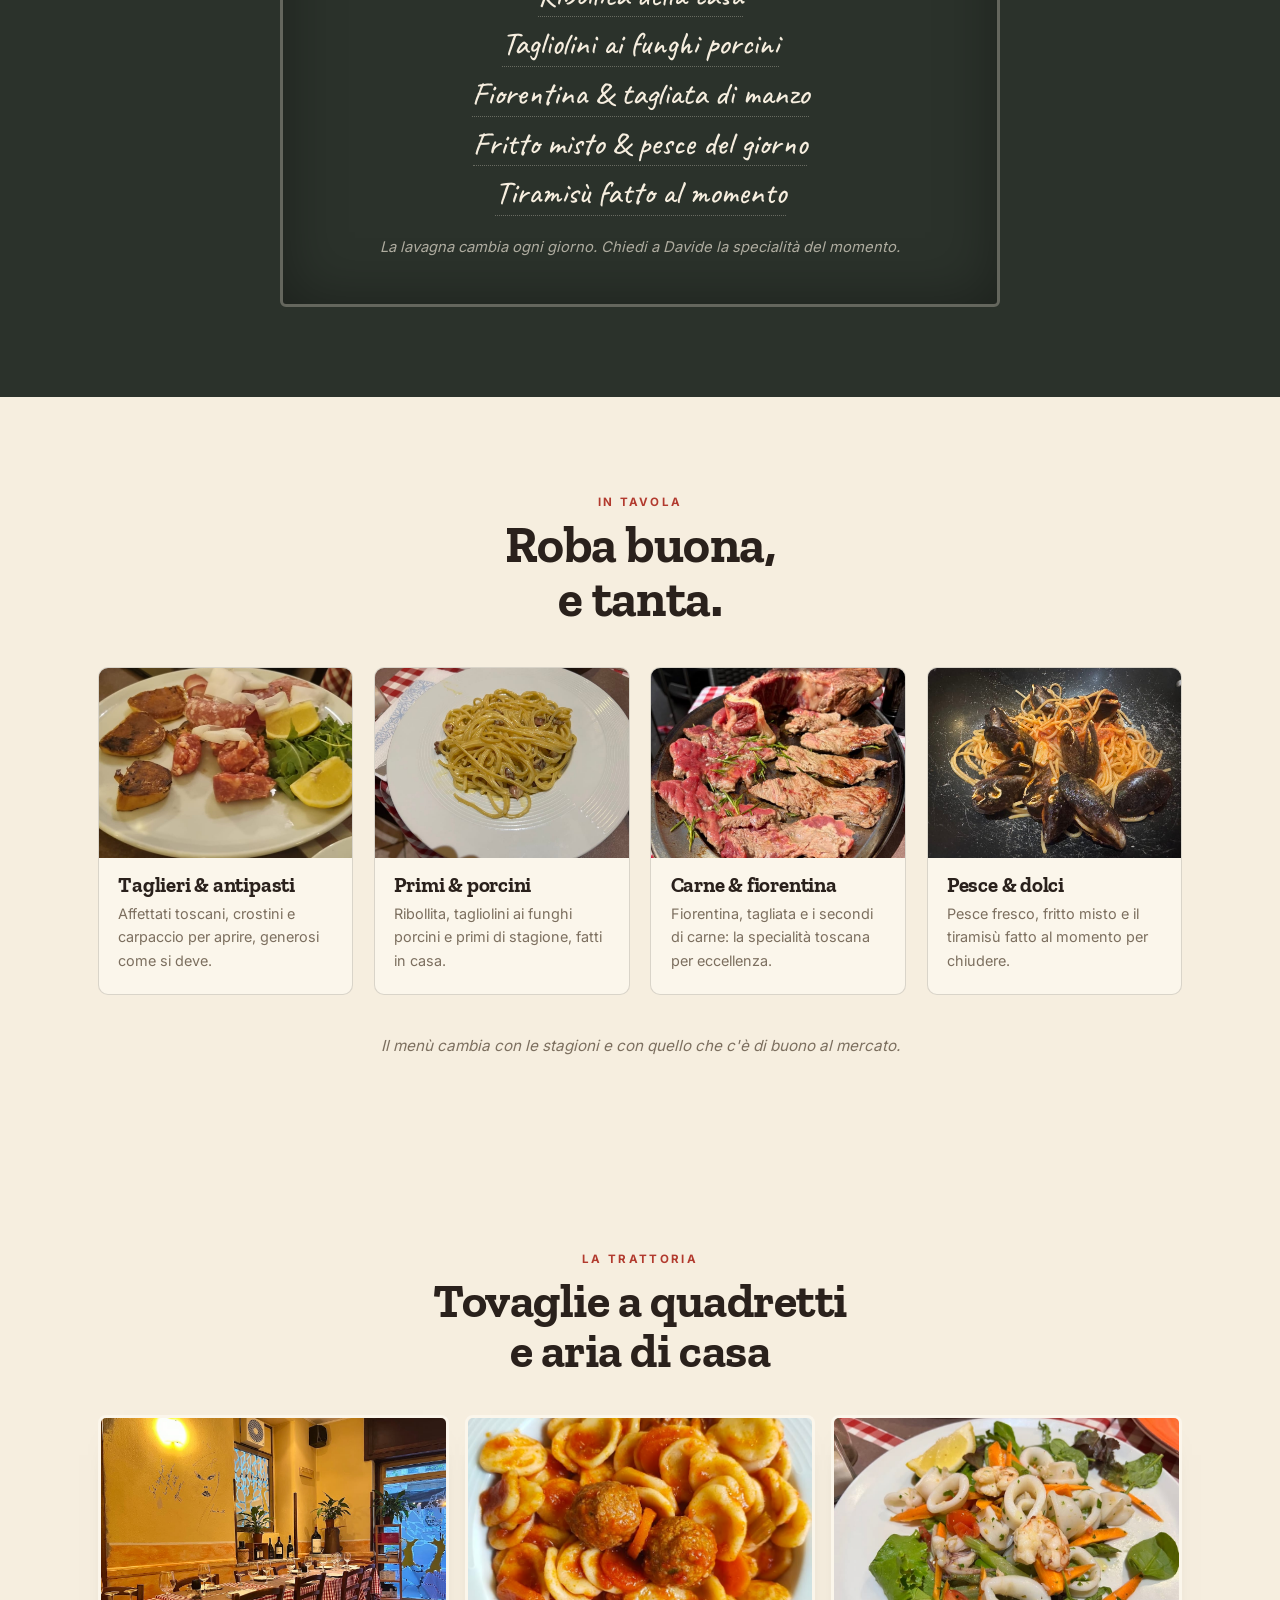
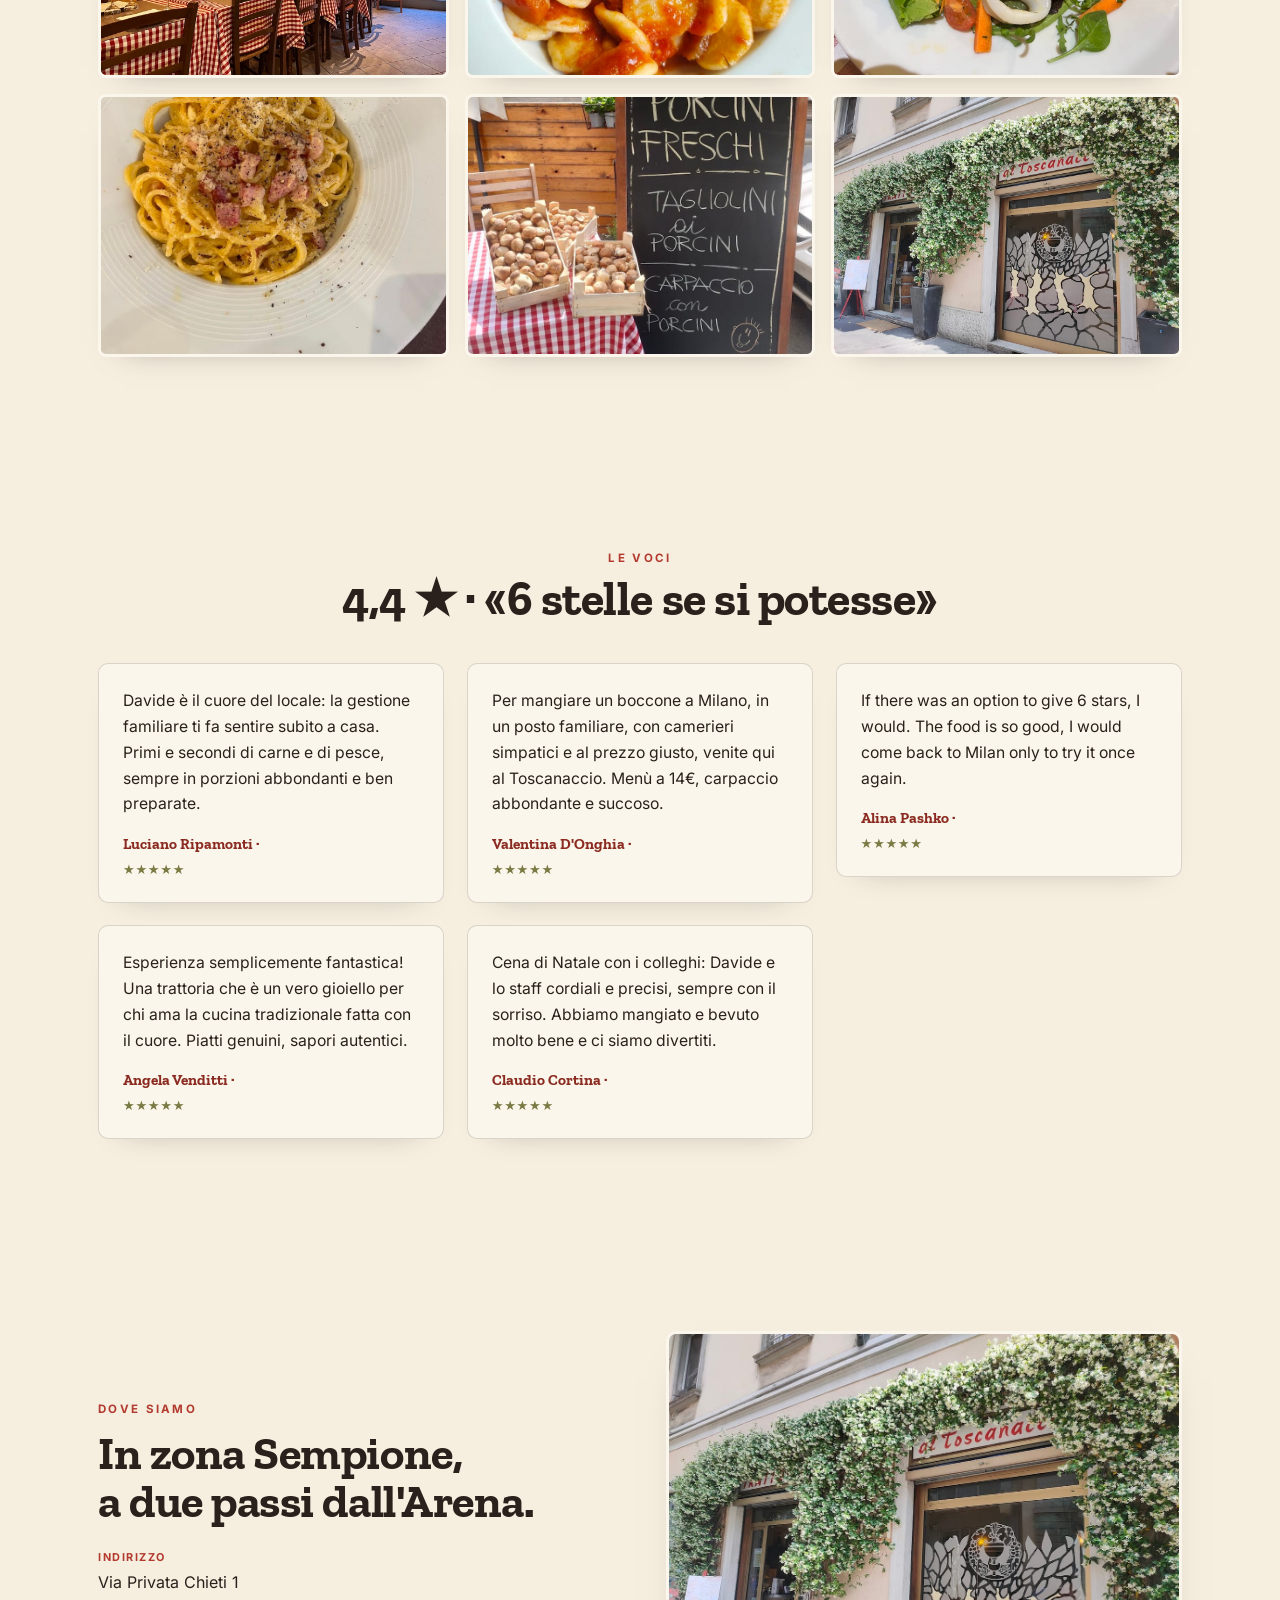
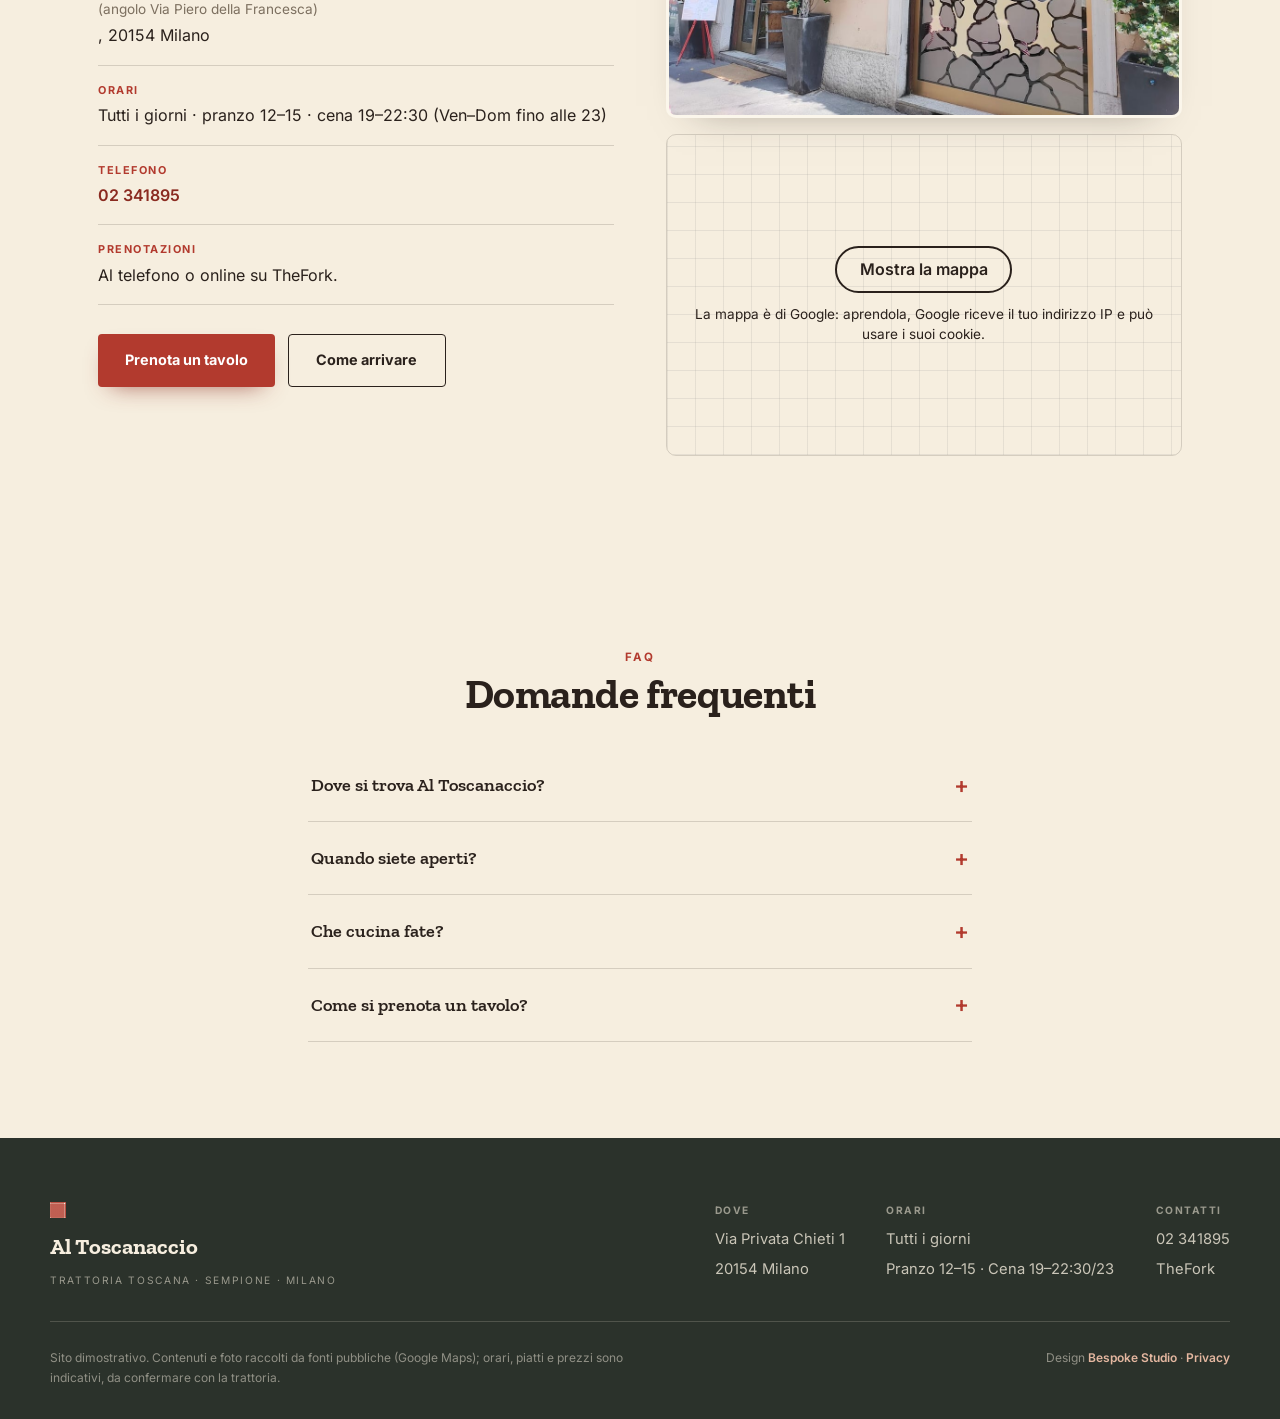
==== commit 7dbaa0e1: "Privacy e pulizia: caratteri sul sito, mappa al clic, informativa, noindex - caratteri copiati nel s" ====
--- a/index.html
+++ b/index.html
@@ -3,6 +3,7 @@
 <head>
 <meta charset="UTF-8" />
 <meta name="viewport" content="width=device-width, initial-scale=1.0" />
+<meta name="robots" content="noindex">
 <title>Al Toscanaccio — trattoria toscana a Sempione · Milano</title>
 <meta name="description" content="Trattoria Al Toscanaccio: cucina toscana genuina, fatta in casa, da Davide. In zona Sempione (Via Privata Chieti 1, ang. Piero della Francesca, Milano). Porzioni abbondanti, prezzo giusto, tiramisù fatto al momento. 4,4★." />
 <link rel="canonical" href="https://rotenzark.github.io/al-toscanaccio/" />
@@ -21,28 +22,74 @@
 <link rel="icon" href="img/favicon.svg" type="image/svg+xml" />
 <link rel="icon" href="img/favicon-32.png" sizes="32x32" type="image/png" />
 <link rel="apple-touch-icon" href="img/apple-touch-icon.png" />
-<link rel="preconnect" href="https://fonts.googleapis.com" />
-<link rel="preconnect" href="https://fonts.gstatic.com" crossorigin />
-<link href="https://fonts.googleapis.com/css2?family=Zilla+Slab:wght@500;600;700&family=Caveat:wght@500;700&family=Inter:wght@400;500;600;700&display=swap" rel="stylesheet" />
+<link rel="stylesheet" href="fonts/fonts.css?v=1">
 <link rel="stylesheet" href="css/styles.css?v=1" />
 <script type="application/ld+json">
 {
-  "@context": "https://schema.org", "@type": "Restaurant",
+  "@context": "https://schema.org",
+  "@type": "Restaurant",
   "name": "Trattoria Al Toscanaccio",
   "description": "Trattoria toscana a Milano, zona Sempione: cucina genuina fatta in casa, porzioni abbondanti e prezzo giusto. Da Davide.",
   "url": "https://rotenzark.github.io/al-toscanaccio/",
-  "telephone": "+3902341895", "priceRange": "€€",
-  "servesCuisine": ["Toscana", "Italiana"],
+  "telephone": "+3902341895",
+  "priceRange": "€€",
+  "servesCuisine": [
+    "Toscana",
+    "Italiana"
+  ],
   "image": "https://rotenzark.github.io/al-toscanaccio/img/sala.jpg",
-  "address": { "@type": "PostalAddress", "streetAddress": "Via Privata Chieti 1", "addressLocality": "Milano", "postalCode": "20154", "addressCountry": "IT" },
-  "geo": { "@type": "GeoCoordinates", "latitude": 45.4846179, "longitude": 9.1628374 },
-  "aggregateRating": { "@type": "AggregateRating", "ratingValue": "4.4", "reviewCount": "687" },
+  "address": {
+    "@type": "PostalAddress",
+    "streetAddress": "Via Privata Chieti 1",
+    "addressLocality": "Milano",
+    "postalCode": "20154",
+    "addressCountry": "IT"
+  },
+  "geo": {
+    "@type": "GeoCoordinates",
+    "latitude": 45.4846179,
+    "longitude": 9.1628374
+  },
   "openingHoursSpecification": [
-    { "@type": "OpeningHoursSpecification", "dayOfWeek": ["Monday","Tuesday","Wednesday","Thursday","Friday","Saturday","Sunday"], "opens": "12:00", "closes": "15:00" },
-    { "@type": "OpeningHoursSpecification", "dayOfWeek": ["Monday","Tuesday","Wednesday","Thursday"], "opens": "19:00", "closes": "22:30" },
-    { "@type": "OpeningHoursSpecification", "dayOfWeek": ["Friday","Saturday","Sunday"], "opens": "19:00", "closes": "23:00" }
+    {
+      "@type": "OpeningHoursSpecification",
+      "dayOfWeek": [
+        "Monday",
+        "Tuesday",
+        "Wednesday",
+        "Thursday",
+        "Friday",
+        "Saturday",
+        "Sunday"
+      ],
+      "opens": "12:00",
+      "closes": "15:00"
+    },
+    {
+      "@type": "OpeningHoursSpecification",
+      "dayOfWeek": [
+        "Monday",
+        "Tuesday",
+        "Wednesday",
+        "Thursday"
+      ],
+      "opens": "19:00",
+      "closes": "22:30"
+    },
+    {
+      "@type": "OpeningHoursSpecification",
+      "dayOfWeek": [
+        "Friday",
+        "Saturday",
+        "Sunday"
+      ],
+      "opens": "19:00",
+      "closes": "23:00"
+    }
   ],
-  "sameAs": ["https://www.thefork.it"]
+  "sameAs": [
+    "https://www.thefork.it"
+  ]
 }
 </script>
 <script type="application/ld+json">
@@ -175,10 +222,10 @@
 <section id="recensioni" class="section recensioni">
   <div class="rev-head reveal"><p class="kicker" data-i18n="rev.kicker">Le voci</p><h2 data-i18n="rev.h2">4,4 ★ · «6 stelle se si potesse»</h2></div>
   <div class="rev-grid">
-    <blockquote class="rev reveal"><p>Davide è il cuore del locale: la gestione familiare ti fa sentire subito a casa. Primi e secondi di carne e di pesce, sempre in porzioni abbondanti e ben preparate.</p><cite>Luciano Ripamonti · <span>★★★★★</span></cite></blockquote>
-    <blockquote class="rev reveal reveal-d1"><p>Esperienza semplicemente fantastica! Una trattoria che è un vero gioiello per chi ama la cucina tradizionale fatta con il cuore. Piatti genuini, sapori autentici.</p><cite>Angela Venditti · <span>★★★★★</span></cite></blockquote>
-    <blockquote class="rev reveal reveal-d2"><p>Per mangiare un boccone a Milano, in un posto familiare, con camerieri simpatici e al prezzo giusto, venite qui al Toscanaccio. Menù a 14€, carpaccio abbondante e succoso.</p><cite>Valentina D'Onghia · <span>★★★★★</span></cite></blockquote>
-    <blockquote class="rev reveal"><p>Cena di Natale con i colleghi: Davide e lo staff cordiali e precisi, sempre con il sorriso. Abbiamo mangiato e bevuto molto bene e ci siamo divertiti.</p><cite>Claudio Cortina · <span>★★★★★</span></cite></blockquote>
+    <blockquote class="rev reveal"><p lang="it">Davide è il cuore del locale: la gestione familiare ti fa sentire subito a casa. Primi e secondi di carne e di pesce, sempre in porzioni abbondanti e ben preparate.</p><cite>Luciano Ripamonti · <span>★★★★★</span></cite></blockquote>
+    <blockquote class="rev reveal reveal-d1"><p lang="it">Esperienza semplicemente fantastica! Una trattoria che è un vero gioiello per chi ama la cucina tradizionale fatta con il cuore. Piatti genuini, sapori autentici.</p><cite>Angela Venditti · <span>★★★★★</span></cite></blockquote>
+    <blockquote class="rev reveal reveal-d2"><p lang="it">Per mangiare un boccone a Milano, in un posto familiare, con camerieri simpatici e al prezzo giusto, venite qui al Toscanaccio. Menù a 14€, carpaccio abbondante e succoso.</p><cite>Valentina D'Onghia · <span>★★★★★</span></cite></blockquote>
+    <blockquote class="rev reveal"><p lang="it">Cena di Natale con i colleghi: Davide e lo staff cordiali e precisi, sempre con il sorriso. Abbiamo mangiato e bevuto molto bene e ci siamo divertiti.</p><cite>Claudio Cortina · <span>★★★★★</span></cite></blockquote>
     <blockquote class="rev reveal reveal-d1"><p>If there was an option to give 6 stars, I would. The food is so good, I would come back to Milan only to try it once again.</p><cite>Alina Pashko · <span>★★★★★</span></cite></blockquote>
   </div>
 </section>
@@ -202,7 +249,7 @@
     </div>
     <div class="dove-side reveal">
       <figure class="dove-photo"><img src="img/facciata.jpg" alt="L'ingresso del Toscanaccio con l'edera in Via Chieti" width="1400" height="1050" loading="lazy" /></figure>
-      <div class="dove-map"><iframe title="Mappa Al Toscanaccio" src="https://www.google.com/maps?q=Trattoria+Al+Toscanaccio+Via+Privata+Chieti+1+Milano&output=embed" loading="lazy" referrerpolicy="no-referrer-when-downgrade"></iframe></div>
+      <div class="dove-map"><div class="mappa-clic" data-mappa-clic style="--mappa-h: 320px"><template><iframe title="Mappa Al Toscanaccio" src="https://www.google.com/maps?q=Trattoria+Al+Toscanaccio+Via+Privata+Chieti+1+Milano&output=embed" loading="lazy" referrerpolicy="no-referrer-when-downgrade"></iframe></template><div class="mappa-clic__velo"><a class="mappa-clic__btn" href="https://www.google.com/maps/dir/?api=1&destination=Trattoria+Al+Toscanaccio+Via+Privata+Chieti+1+Milano" target="_blank" rel="noopener">Mostra la mappa</a><p class="mappa-clic__nota">La mappa è di Google: aprendola, Google riceve il tuo indirizzo IP e può usare i suoi cookie.</p></div></div></div>
     </div>
   </div>
 </section>
@@ -229,7 +276,7 @@
   </div>
   <div class="foot-bottom">
     <p data-i18n="foot.disclaimer">Sito dimostrativo. Contenuti e foto raccolti da fonti pubbliche (Google Maps); orari, piatti e prezzi sono indicativi, da confermare con la trattoria.</p>
-    <p class="foot-credit">Design <a href="https://bespokestud.io" target="_blank" rel="noopener">Bespoke Studio</a></p>
+    <p class="foot-credit">Design <a href="https://bespokestud.io" target="_blank" rel="noopener">Bespoke Studio</a> · <a href="privacy.html">Privacy</a></p>
   </div>
 </footer>
 
@@ -241,5 +288,6 @@
 
 <div id="lightbox" aria-hidden="true"><button id="lb-close" aria-label="Chiudi">✕</button><img id="lb-img" src="" alt="" /></div>
 <script src="js/main.js?v=1"></script>
+<script src="js/mappa-clic.js?v=1" defer></script>
 </body>
 </html>
--- a/fonts/fonts.css
+++ b/fonts/fonts.css
@@ -0,0 +1,379 @@
+/* Caratteri ospitati sul sito: nessuna richiesta a Google Fonts o Fontshare (giro privacy 1/10/2026). Licenze in LICENSE.txt. */
+/* cyrillic-ext */
+@font-face {
+  font-family: 'Caveat';
+  font-style: normal;
+  font-weight: 500;
+  font-display: swap;
+  src: url(caveat-v23-Wnz6HAc5bAfYB2Q7azYYmg8.woff2) format('woff2');
+  unicode-range: U+0460-052F, U+1C80-1C8A, U+20B4, U+2DE0-2DFF, U+A640-A69F, U+FE2E-FE2F;
+}
+/* cyrillic */
+@font-face {
+  font-family: 'Caveat';
+  font-style: normal;
+  font-weight: 500;
+  font-display: swap;
+  src: url(caveat-v23-Wnz6HAc5bAfYB2Q7YjYYmg8.woff2) format('woff2');
+  unicode-range: U+0301, U+0400-045F, U+0490-0491, U+04B0-04B1, U+2116;
+}
+/* latin-ext */
+@font-face {
+  font-family: 'Caveat';
+  font-style: normal;
+  font-weight: 500;
+  font-display: swap;
+  src: url(caveat-v23-Wnz6HAc5bAfYB2Q7aDYYmg8.woff2) format('woff2');
+  unicode-range: U+0100-02BA, U+02BD-02C5, U+02C7-02CC, U+02CE-02D7, U+02DD-02FF, U+0304, U+0308, U+0329, U+1D00-1DBF, U+1E00-1E9F, U+1EF2-1EFF, U+2020, U+20A0-20AB, U+20AD-20C0, U+2113, U+2C60-2C7F, U+A720-A7FF;
+}
+/* latin */
+@font-face {
+  font-family: 'Caveat';
+  font-style: normal;
+  font-weight: 500;
+  font-display: swap;
+  src: url(caveat-v23-Wnz6HAc5bAfYB2Q7ZjYY.woff2) format('woff2');
+  unicode-range: U+0000-00FF, U+0131, U+0152-0153, U+02BB-02BC, U+02C6, U+02DA, U+02DC, U+0304, U+0308, U+0329, U+2000-206F, U+20AC, U+2122, U+2191, U+2193, U+2212, U+2215, U+FEFF, U+FFFD;
+}
+/* cyrillic-ext */
+@font-face {
+  font-family: 'Caveat';
+  font-style: normal;
+  font-weight: 700;
+  font-display: swap;
+  src: url(caveat-v23-Wnz6HAc5bAfYB2Q7azYYmg8.woff2) format('woff2');
+  unicode-range: U+0460-052F, U+1C80-1C8A, U+20B4, U+2DE0-2DFF, U+A640-A69F, U+FE2E-FE2F;
+}
+/* cyrillic */
+@font-face {
+  font-family: 'Caveat';
+  font-style: normal;
+  font-weight: 700;
+  font-display: swap;
+  src: url(caveat-v23-Wnz6HAc5bAfYB2Q7YjYYmg8.woff2) format('woff2');
+  unicode-range: U+0301, U+0400-045F, U+0490-0491, U+04B0-04B1, U+2116;
+}
+/* latin-ext */
+@font-face {
+  font-family: 'Caveat';
+  font-style: normal;
+  font-weight: 700;
+  font-display: swap;
+  src: url(caveat-v23-Wnz6HAc5bAfYB2Q7aDYYmg8.woff2) format('woff2');
+  unicode-range: U+0100-02BA, U+02BD-02C5, U+02C7-02CC, U+02CE-02D7, U+02DD-02FF, U+0304, U+0308, U+0329, U+1D00-1DBF, U+1E00-1E9F, U+1EF2-1EFF, U+2020, U+20A0-20AB, U+20AD-20C0, U+2113, U+2C60-2C7F, U+A720-A7FF;
+}
+/* latin */
+@font-face {
+  font-family: 'Caveat';
+  font-style: normal;
+  font-weight: 700;
+  font-display: swap;
+  src: url(caveat-v23-Wnz6HAc5bAfYB2Q7ZjYY.woff2) format('woff2');
+  unicode-range: U+0000-00FF, U+0131, U+0152-0153, U+02BB-02BC, U+02C6, U+02DA, U+02DC, U+0304, U+0308, U+0329, U+2000-206F, U+20AC, U+2122, U+2191, U+2193, U+2212, U+2215, U+FEFF, U+FFFD;
+}
+/* cyrillic-ext */
+@font-face {
+  font-family: 'Inter';
+  font-style: normal;
+  font-weight: 400;
+  font-display: swap;
+  src: url(inter-v20-UcC73FwrK3iLTeHuS_nVMrMxCp50SjIa2JL7SUc.woff2) format('woff2');
+  unicode-range: U+0460-052F, U+1C80-1C8A, U+20B4, U+2DE0-2DFF, U+A640-A69F, U+FE2E-FE2F;
+}
+/* cyrillic */
+@font-face {
+  font-family: 'Inter';
+  font-style: normal;
+  font-weight: 400;
+  font-display: swap;
+  src: url(inter-v20-UcC73FwrK3iLTeHuS_nVMrMxCp50SjIa0ZL7SUc.woff2) format('woff2');
+  unicode-range: U+0301, U+0400-045F, U+0490-0491, U+04B0-04B1, U+2116;
+}
+/* greek-ext */
+@font-face {
+  font-family: 'Inter';
+  font-style: normal;
+  font-weight: 400;
+  font-display: swap;
+  src: url(inter-v20-UcC73FwrK3iLTeHuS_nVMrMxCp50SjIa2ZL7SUc.woff2) format('woff2');
+  unicode-range: U+1F00-1FFF;
+}
+/* greek */
+@font-face {
+  font-family: 'Inter';
+  font-style: normal;
+  font-weight: 400;
+  font-display: swap;
+  src: url(inter-v20-UcC73FwrK3iLTeHuS_nVMrMxCp50SjIa1pL7SUc.woff2) format('woff2');
+  unicode-range: U+0370-0377, U+037A-037F, U+0384-038A, U+038C, U+038E-03A1, U+03A3-03FF;
+}
+/* vietnamese */
+@font-face {
+  font-family: 'Inter';
+  font-style: normal;
+  font-weight: 400;
+  font-display: swap;
+  src: url(inter-v20-UcC73FwrK3iLTeHuS_nVMrMxCp50SjIa2pL7SUc.woff2) format('woff2');
+  unicode-range: U+0102-0103, U+0110-0111, U+0128-0129, U+0168-0169, U+01A0-01A1, U+01AF-01B0, U+0300-0301, U+0303-0304, U+0308-0309, U+0323, U+0329, U+1EA0-1EF9, U+20AB;
+}
+/* latin-ext */
+@font-face {
+  font-family: 'Inter';
+  font-style: normal;
+  font-weight: 400;
+  font-display: swap;
+  src: url(inter-v20-UcC73FwrK3iLTeHuS_nVMrMxCp50SjIa25L7SUc.woff2) format('woff2');
+  unicode-range: U+0100-02BA, U+02BD-02C5, U+02C7-02CC, U+02CE-02D7, U+02DD-02FF, U+0304, U+0308, U+0329, U+1D00-1DBF, U+1E00-1E9F, U+1EF2-1EFF, U+2020, U+20A0-20AB, U+20AD-20C0, U+2113, U+2C60-2C7F, U+A720-A7FF;
+}
+/* latin */
+@font-face {
+  font-family: 'Inter';
+  font-style: normal;
+  font-weight: 400;
+  font-display: swap;
+  src: url(inter-v20-UcC73FwrK3iLTeHuS_nVMrMxCp50SjIa1ZL7.woff2) format('woff2');
+  unicode-range: U+0000-00FF, U+0131, U+0152-0153, U+02BB-02BC, U+02C6, U+02DA, U+02DC, U+0304, U+0308, U+0329, U+2000-206F, U+20AC, U+2122, U+2191, U+2193, U+2212, U+2215, U+FEFF, U+FFFD;
+}
+/* cyrillic-ext */
+@font-face {
+  font-family: 'Inter';
+  font-style: normal;
+  font-weight: 500;
+  font-display: swap;
+  src: url(inter-v20-UcC73FwrK3iLTeHuS_nVMrMxCp50SjIa2JL7SUc.woff2) format('woff2');
+  unicode-range: U+0460-052F, U+1C80-1C8A, U+20B4, U+2DE0-2DFF, U+A640-A69F, U+FE2E-FE2F;
+}
+/* cyrillic */
+@font-face {
+  font-family: 'Inter';
+  font-style: normal;
+  font-weight: 500;
+  font-display: swap;
+  src: url(inter-v20-UcC73FwrK3iLTeHuS_nVMrMxCp50SjIa0ZL7SUc.woff2) format('woff2');
+  unicode-range: U+0301, U+0400-045F, U+0490-0491, U+04B0-04B1, U+2116;
+}
+/* greek-ext */
+@font-face {
+  font-family: 'Inter';
+  font-style: normal;
+  font-weight: 500;
+  font-display: swap;
+  src: url(inter-v20-UcC73FwrK3iLTeHuS_nVMrMxCp50SjIa2ZL7SUc.woff2) format('woff2');
+  unicode-range: U+1F00-1FFF;
+}
+/* greek */
+@font-face {
+  font-family: 'Inter';
+  font-style: normal;
+  font-weight: 500;
+  font-display: swap;
+  src: url(inter-v20-UcC73FwrK3iLTeHuS_nVMrMxCp50SjIa1pL7SUc.woff2) format('woff2');
+  unicode-range: U+0370-0377, U+037A-037F, U+0384-038A, U+038C, U+038E-03A1, U+03A3-03FF;
+}
+/* vietnamese */
+@font-face {
+  font-family: 'Inter';
+  font-style: normal;
+  font-weight: 500;
+  font-display: swap;
+  src: url(inter-v20-UcC73FwrK3iLTeHuS_nVMrMxCp50SjIa2pL7SUc.woff2) format('woff2');
+  unicode-range: U+0102-0103, U+0110-0111, U+0128-0129, U+0168-0169, U+01A0-01A1, U+01AF-01B0, U+0300-0301, U+0303-0304, U+0308-0309, U+0323, U+0329, U+1EA0-1EF9, U+20AB;
+}
+/* latin-ext */
+@font-face {
+  font-family: 'Inter';
+  font-style: normal;
+  font-weight: 500;
+  font-display: swap;
+  src: url(inter-v20-UcC73FwrK3iLTeHuS_nVMrMxCp50SjIa25L7SUc.woff2) format('woff2');
+  unicode-range: U+0100-02BA, U+02BD-02C5, U+02C7-02CC, U+02CE-02D7, U+02DD-02FF, U+0304, U+0308, U+0329, U+1D00-1DBF, U+1E00-1E9F, U+1EF2-1EFF, U+2020, U+20A0-20AB, U+20AD-20C0, U+2113, U+2C60-2C7F, U+A720-A7FF;
+}
+/* latin */
+@font-face {
+  font-family: 'Inter';
+  font-style: normal;
+  font-weight: 500;
+  font-display: swap;
+  src: url(inter-v20-UcC73FwrK3iLTeHuS_nVMrMxCp50SjIa1ZL7.woff2) format('woff2');
+  unicode-range: U+0000-00FF, U+0131, U+0152-0153, U+02BB-02BC, U+02C6, U+02DA, U+02DC, U+0304, U+0308, U+0329, U+2000-206F, U+20AC, U+2122, U+2191, U+2193, U+2212, U+2215, U+FEFF, U+FFFD;
+}
+/* cyrillic-ext */
+@font-face {
+  font-family: 'Inter';
+  font-style: normal;
+  font-weight: 600;
+  font-display: swap;
+  src: url(inter-v20-UcC73FwrK3iLTeHuS_nVMrMxCp50SjIa2JL7SUc.woff2) format('woff2');
+  unicode-range: U+0460-052F, U+1C80-1C8A, U+20B4, U+2DE0-2DFF, U+A640-A69F, U+FE2E-FE2F;
+}
+/* cyrillic */
+@font-face {
+  font-family: 'Inter';
+  font-style: normal;
+  font-weight: 600;
+  font-display: swap;
+  src: url(inter-v20-UcC73FwrK3iLTeHuS_nVMrMxCp50SjIa0ZL7SUc.woff2) format('woff2');
+  unicode-range: U+0301, U+0400-045F, U+0490-0491, U+04B0-04B1, U+2116;
+}
+/* greek-ext */
+@font-face {
+  font-family: 'Inter';
+  font-style: normal;
+  font-weight: 600;
+  font-display: swap;
+  src: url(inter-v20-UcC73FwrK3iLTeHuS_nVMrMxCp50SjIa2ZL7SUc.woff2) format('woff2');
+  unicode-range: U+1F00-1FFF;
+}
+/* greek */
+@font-face {
+  font-family: 'Inter';
+  font-style: normal;
+  font-weight: 600;
+  font-display: swap;
+  src: url(inter-v20-UcC73FwrK3iLTeHuS_nVMrMxCp50SjIa1pL7SUc.woff2) format('woff2');
+  unicode-range: U+0370-0377, U+037A-037F, U+0384-038A, U+038C, U+038E-03A1, U+03A3-03FF;
+}
+/* vietnamese */
+@font-face {
+  font-family: 'Inter';
+  font-style: normal;
+  font-weight: 600;
+  font-display: swap;
+  src: url(inter-v20-UcC73FwrK3iLTeHuS_nVMrMxCp50SjIa2pL7SUc.woff2) format('woff2');
+  unicode-range: U+0102-0103, U+0110-0111, U+0128-0129, U+0168-0169, U+01A0-01A1, U+01AF-01B0, U+0300-0301, U+0303-0304, U+0308-0309, U+0323, U+0329, U+1EA0-1EF9, U+20AB;
+}
+/* latin-ext */
+@font-face {
+  font-family: 'Inter';
+  font-style: normal;
+  font-weight: 600;
+  font-display: swap;
+  src: url(inter-v20-UcC73FwrK3iLTeHuS_nVMrMxCp50SjIa25L7SUc.woff2) format('woff2');
+  unicode-range: U+0100-02BA, U+02BD-02C5, U+02C7-02CC, U+02CE-02D7, U+02DD-02FF, U+0304, U+0308, U+0329, U+1D00-1DBF, U+1E00-1E9F, U+1EF2-1EFF, U+2020, U+20A0-20AB, U+20AD-20C0, U+2113, U+2C60-2C7F, U+A720-A7FF;
+}
+/* latin */
+@font-face {
+  font-family: 'Inter';
+  font-style: normal;
+  font-weight: 600;
+  font-display: swap;
+  src: url(inter-v20-UcC73FwrK3iLTeHuS_nVMrMxCp50SjIa1ZL7.woff2) format('woff2');
+  unicode-range: U+0000-00FF, U+0131, U+0152-0153, U+02BB-02BC, U+02C6, U+02DA, U+02DC, U+0304, U+0308, U+0329, U+2000-206F, U+20AC, U+2122, U+2191, U+2193, U+2212, U+2215, U+FEFF, U+FFFD;
+}
+/* cyrillic-ext */
+@font-face {
+  font-family: 'Inter';
+  font-style: normal;
+  font-weight: 700;
+  font-display: swap;
+  src: url(inter-v20-UcC73FwrK3iLTeHuS_nVMrMxCp50SjIa2JL7SUc.woff2) format('woff2');
+  unicode-range: U+0460-052F, U+1C80-1C8A, U+20B4, U+2DE0-2DFF, U+A640-A69F, U+FE2E-FE2F;
+}
+/* cyrillic */
+@font-face {
+  font-family: 'Inter';
+  font-style: normal;
+  font-weight: 700;
+  font-display: swap;
+  src: url(inter-v20-UcC73FwrK3iLTeHuS_nVMrMxCp50SjIa0ZL7SUc.woff2) format('woff2');
+  unicode-range: U+0301, U+0400-045F, U+0490-0491, U+04B0-04B1, U+2116;
+}
+/* greek-ext */
+@font-face {
+  font-family: 'Inter';
+  font-style: normal;
+  font-weight: 700;
+  font-display: swap;
+  src: url(inter-v20-UcC73FwrK3iLTeHuS_nVMrMxCp50SjIa2ZL7SUc.woff2) format('woff2');
+  unicode-range: U+1F00-1FFF;
+}
+/* greek */
+@font-face {
+  font-family: 'Inter';
+  font-style: normal;
+  font-weight: 700;
+  font-display: swap;
+  src: url(inter-v20-UcC73FwrK3iLTeHuS_nVMrMxCp50SjIa1pL7SUc.woff2) format('woff2');
+  unicode-range: U+0370-0377, U+037A-037F, U+0384-038A, U+038C, U+038E-03A1, U+03A3-03FF;
+}
+/* vietnamese */
+@font-face {
+  font-family: 'Inter';
+  font-style: normal;
+  font-weight: 700;
+  font-display: swap;
+  src: url(inter-v20-UcC73FwrK3iLTeHuS_nVMrMxCp50SjIa2pL7SUc.woff2) format('woff2');
+  unicode-range: U+0102-0103, U+0110-0111, U+0128-0129, U+0168-0169, U+01A0-01A1, U+01AF-01B0, U+0300-0301, U+0303-0304, U+0308-0309, U+0323, U+0329, U+1EA0-1EF9, U+20AB;
+}
+/* latin-ext */
+@font-face {
+  font-family: 'Inter';
+  font-style: normal;
+  font-weight: 700;
+  font-display: swap;
+  src: url(inter-v20-UcC73FwrK3iLTeHuS_nVMrMxCp50SjIa25L7SUc.woff2) format('woff2');
+  unicode-range: U+0100-02BA, U+02BD-02C5, U+02C7-02CC, U+02CE-02D7, U+02DD-02FF, U+0304, U+0308, U+0329, U+1D00-1DBF, U+1E00-1E9F, U+1EF2-1EFF, U+2020, U+20A0-20AB, U+20AD-20C0, U+2113, U+2C60-2C7F, U+A720-A7FF;
+}
+/* latin */
+@font-face {
+  font-family: 'Inter';
+  font-style: normal;
+  font-weight: 700;
+  font-display: swap;
+  src: url(inter-v20-UcC73FwrK3iLTeHuS_nVMrMxCp50SjIa1ZL7.woff2) format('woff2');
+  unicode-range: U+0000-00FF, U+0131, U+0152-0153, U+02BB-02BC, U+02C6, U+02DA, U+02DC, U+0304, U+0308, U+0329, U+2000-206F, U+20AC, U+2122, U+2191, U+2193, U+2212, U+2215, U+FEFF, U+FFFD;
+}
+/* latin-ext */
+@font-face {
+  font-family: 'Zilla Slab';
+  font-style: normal;
+  font-weight: 500;
+  font-display: swap;
+  src: url(zillaslab-v12-dFa5ZfeM_74wlPZtksIFYskZ6H2pW2hz.woff2) format('woff2');
+  unicode-range: U+0100-02BA, U+02BD-02C5, U+02C7-02CC, U+02CE-02D7, U+02DD-02FF, U+0304, U+0308, U+0329, U+1D00-1DBF, U+1E00-1E9F, U+1EF2-1EFF, U+2020, U+20A0-20AB, U+20AD-20C0, U+2113, U+2C60-2C7F, U+A720-A7FF;
+}
+/* latin */
+@font-face {
+  font-family: 'Zilla Slab';
+  font-style: normal;
+  font-weight: 500;
+  font-display: swap;
+  src: url(zillaslab-v12-dFa5ZfeM_74wlPZtksIFYskZ6HOpWw.woff2) format('woff2');
+  unicode-range: U+0000-00FF, U+0131, U+0152-0153, U+02BB-02BC, U+02C6, U+02DA, U+02DC, U+0304, U+0308, U+0329, U+2000-206F, U+20AC, U+2122, U+2191, U+2193, U+2212, U+2215, U+FEFF, U+FFFD;
+}
+/* latin-ext */
+@font-face {
+  font-family: 'Zilla Slab';
+  font-style: normal;
+  font-weight: 600;
+  font-display: swap;
+  src: url(zillaslab-v12-dFa5ZfeM_74wlPZtksIFYuUe6H2pW2hz.woff2) format('woff2');
+  unicode-range: U+0100-02BA, U+02BD-02C5, U+02C7-02CC, U+02CE-02D7, U+02DD-02FF, U+0304, U+0308, U+0329, U+1D00-1DBF, U+1E00-1E9F, U+1EF2-1EFF, U+2020, U+20A0-20AB, U+20AD-20C0, U+2113, U+2C60-2C7F, U+A720-A7FF;
+}
+/* latin */
+@font-face {
+  font-family: 'Zilla Slab';
+  font-style: normal;
+  font-weight: 600;
+  font-display: swap;
+  src: url(zillaslab-v12-dFa5ZfeM_74wlPZtksIFYuUe6HOpWw.woff2) format('woff2');
+  unicode-range: U+0000-00FF, U+0131, U+0152-0153, U+02BB-02BC, U+02C6, U+02DA, U+02DC, U+0304, U+0308, U+0329, U+2000-206F, U+20AC, U+2122, U+2191, U+2193, U+2212, U+2215, U+FEFF, U+FFFD;
+}
+/* latin-ext */
+@font-face {
+  font-family: 'Zilla Slab';
+  font-style: normal;
+  font-weight: 700;
+  font-display: swap;
+  src: url(zillaslab-v12-dFa5ZfeM_74wlPZtksIFYoEf6H2pW2hz.woff2) format('woff2');
+  unicode-range: U+0100-02BA, U+02BD-02C5, U+02C7-02CC, U+02CE-02D7, U+02DD-02FF, U+0304, U+0308, U+0329, U+1D00-1DBF, U+1E00-1E9F, U+1EF2-1EFF, U+2020, U+20A0-20AB, U+20AD-20C0, U+2113, U+2C60-2C7F, U+A720-A7FF;
+}
+/* latin */
+@font-face {
+  font-family: 'Zilla Slab';
+  font-style: normal;
+  font-weight: 700;
+  font-display: swap;
+  src: url(zillaslab-v12-dFa5ZfeM_74wlPZtksIFYoEf6HOpWw.woff2) format('woff2');
+  unicode-range: U+0000-00FF, U+0131, U+0152-0153, U+02BB-02BC, U+02C6, U+02DA, U+02DC, U+0304, U+0308, U+0329, U+2000-206F, U+20AC, U+2122, U+2191, U+2193, U+2212, U+2215, U+FEFF, U+FFFD;
+}
--- a/css/styles.css
+++ b/css/styles.css
@@ -222,3 +222,12 @@
   .reveal{opacity:1;transform:none}
   html{scroll-behavior:auto}
 }
+
+/*MAPPACLIC*/
+/* la mappa Google si carica solo al clic (giro privacy 1/10/2026) */
+.mappa-clic { display: flex; align-items: center; justify-content: center; width: 100%; height: 100%; min-height: var(--mappa-h, 320px); box-sizing: border-box; padding: 24px; text-align: center; background: repeating-linear-gradient(0deg, rgba(127, 127, 127, 0.14) 0 1px, transparent 1px 28px), repeating-linear-gradient(90deg, rgba(127, 127, 127, 0.14) 0 1px, transparent 1px 28px); }
+.mappa-clic__velo { display: flex; flex-direction: column; align-items: center; gap: 12px; max-width: 32em; }
+.mappa-clic__btn { display: inline-block; padding: 0.75em 1.4em; border: 2px solid currentColor; border-radius: 999px; color: inherit; font: inherit; font-weight: 600; line-height: 1.2; text-decoration: none; background: transparent; cursor: pointer; }
+.mappa-clic__btn:hover, .mappa-clic__btn:focus-visible { text-decoration: underline; }
+.mappa-clic__nota { margin: 0; font-size: 0.85em; line-height: 1.45; }
+/*/MAPPACLIC*/
